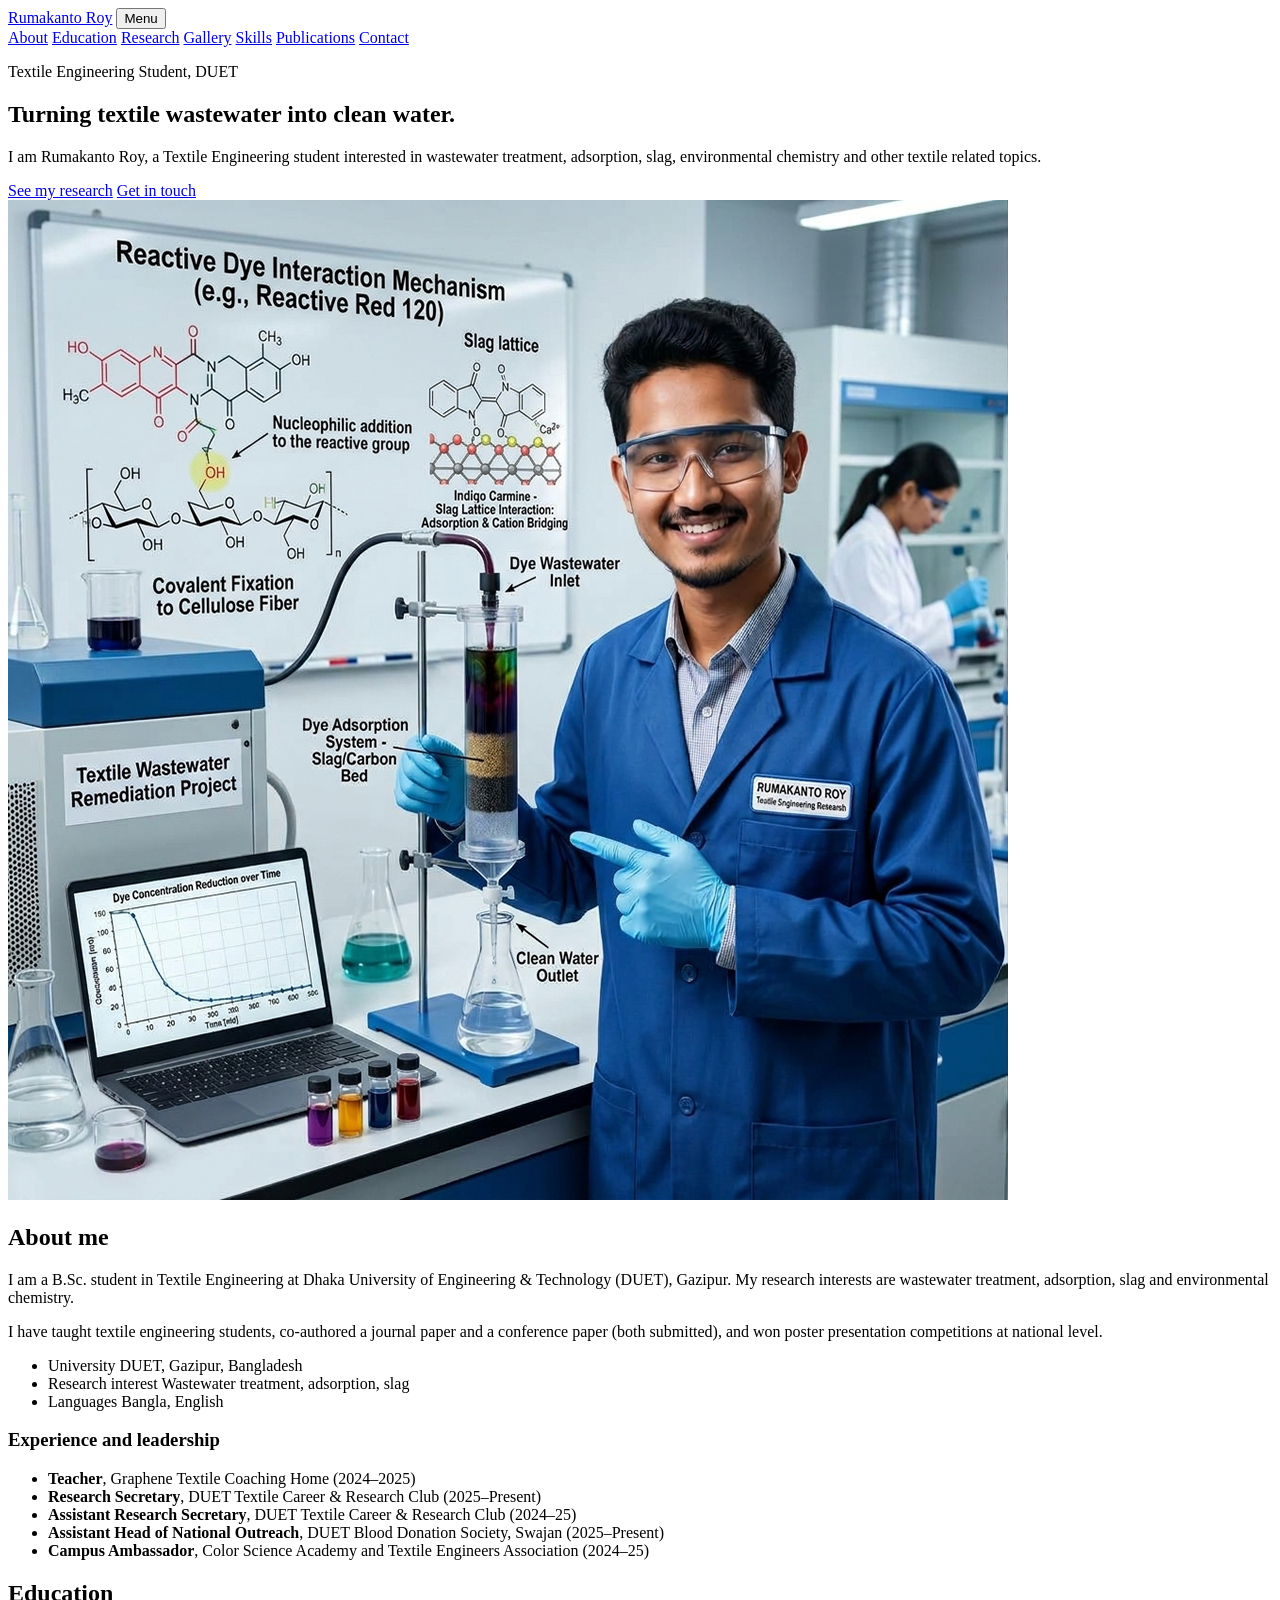
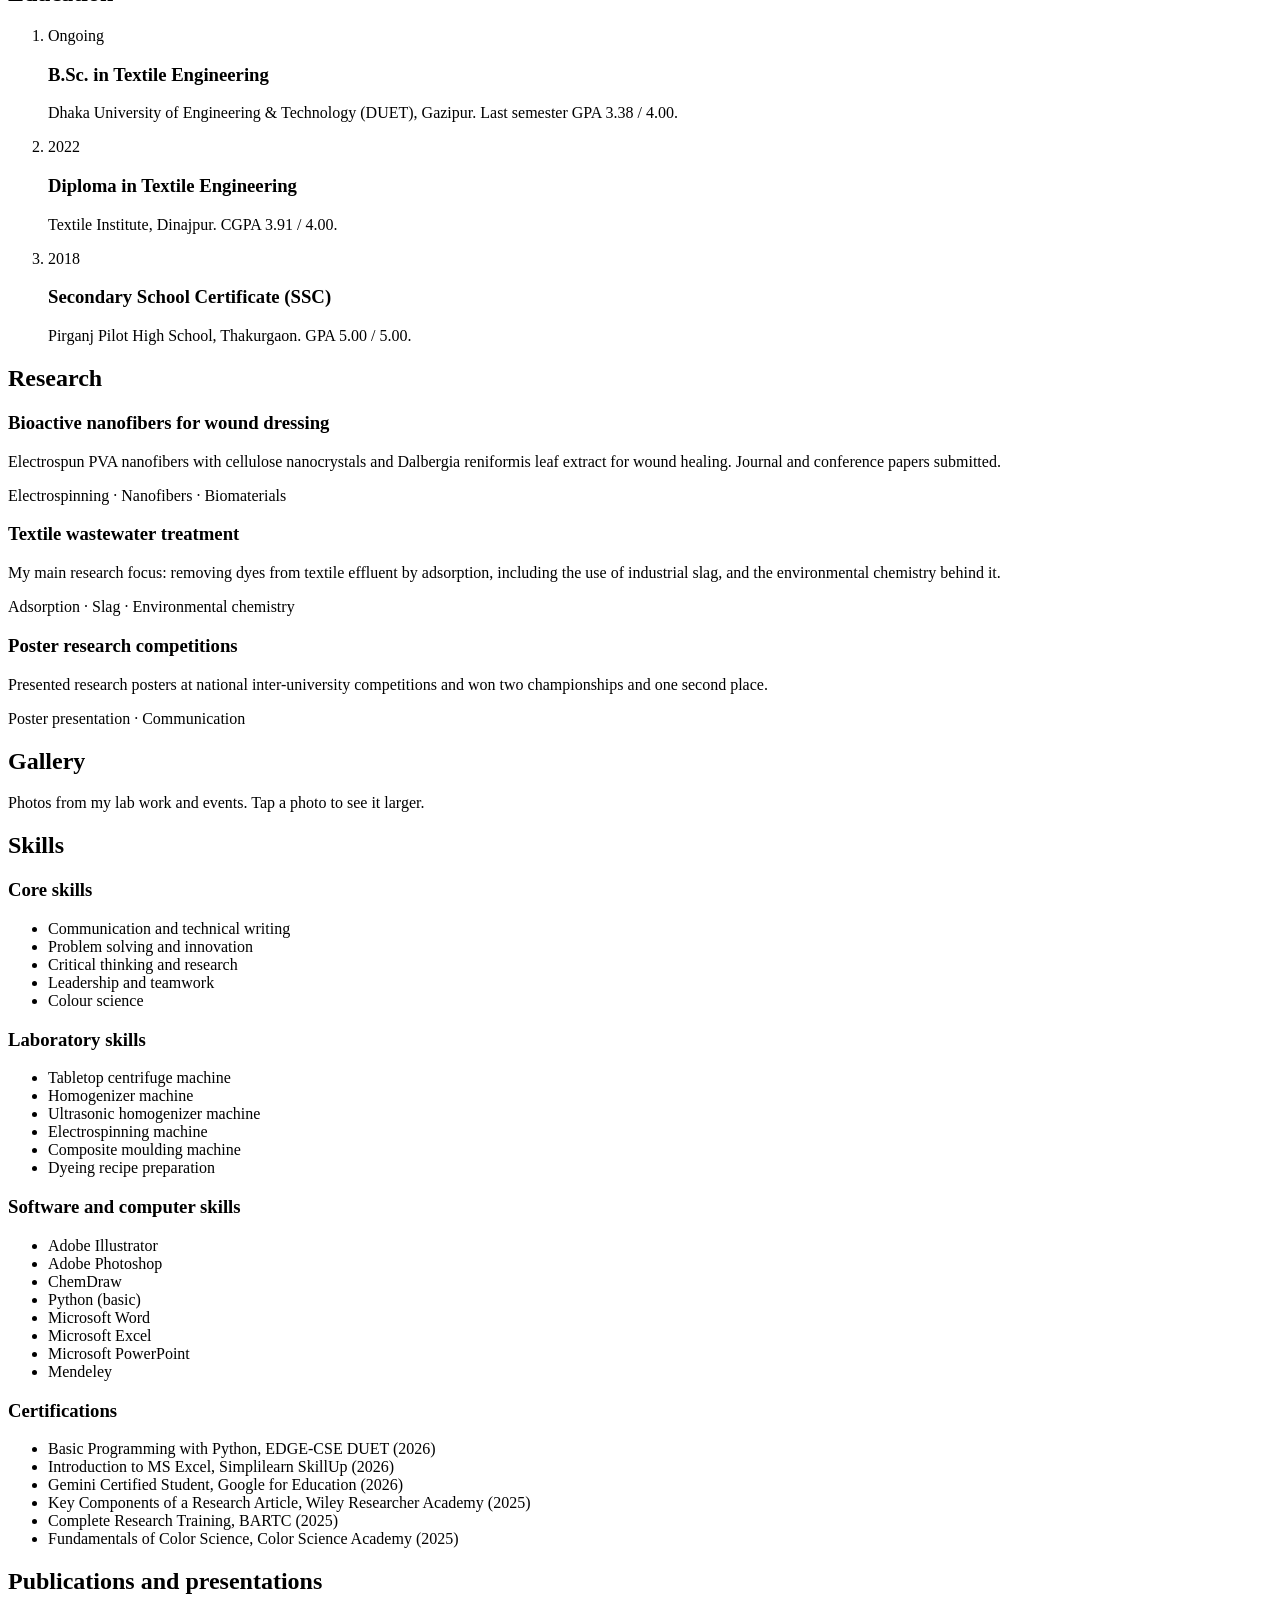
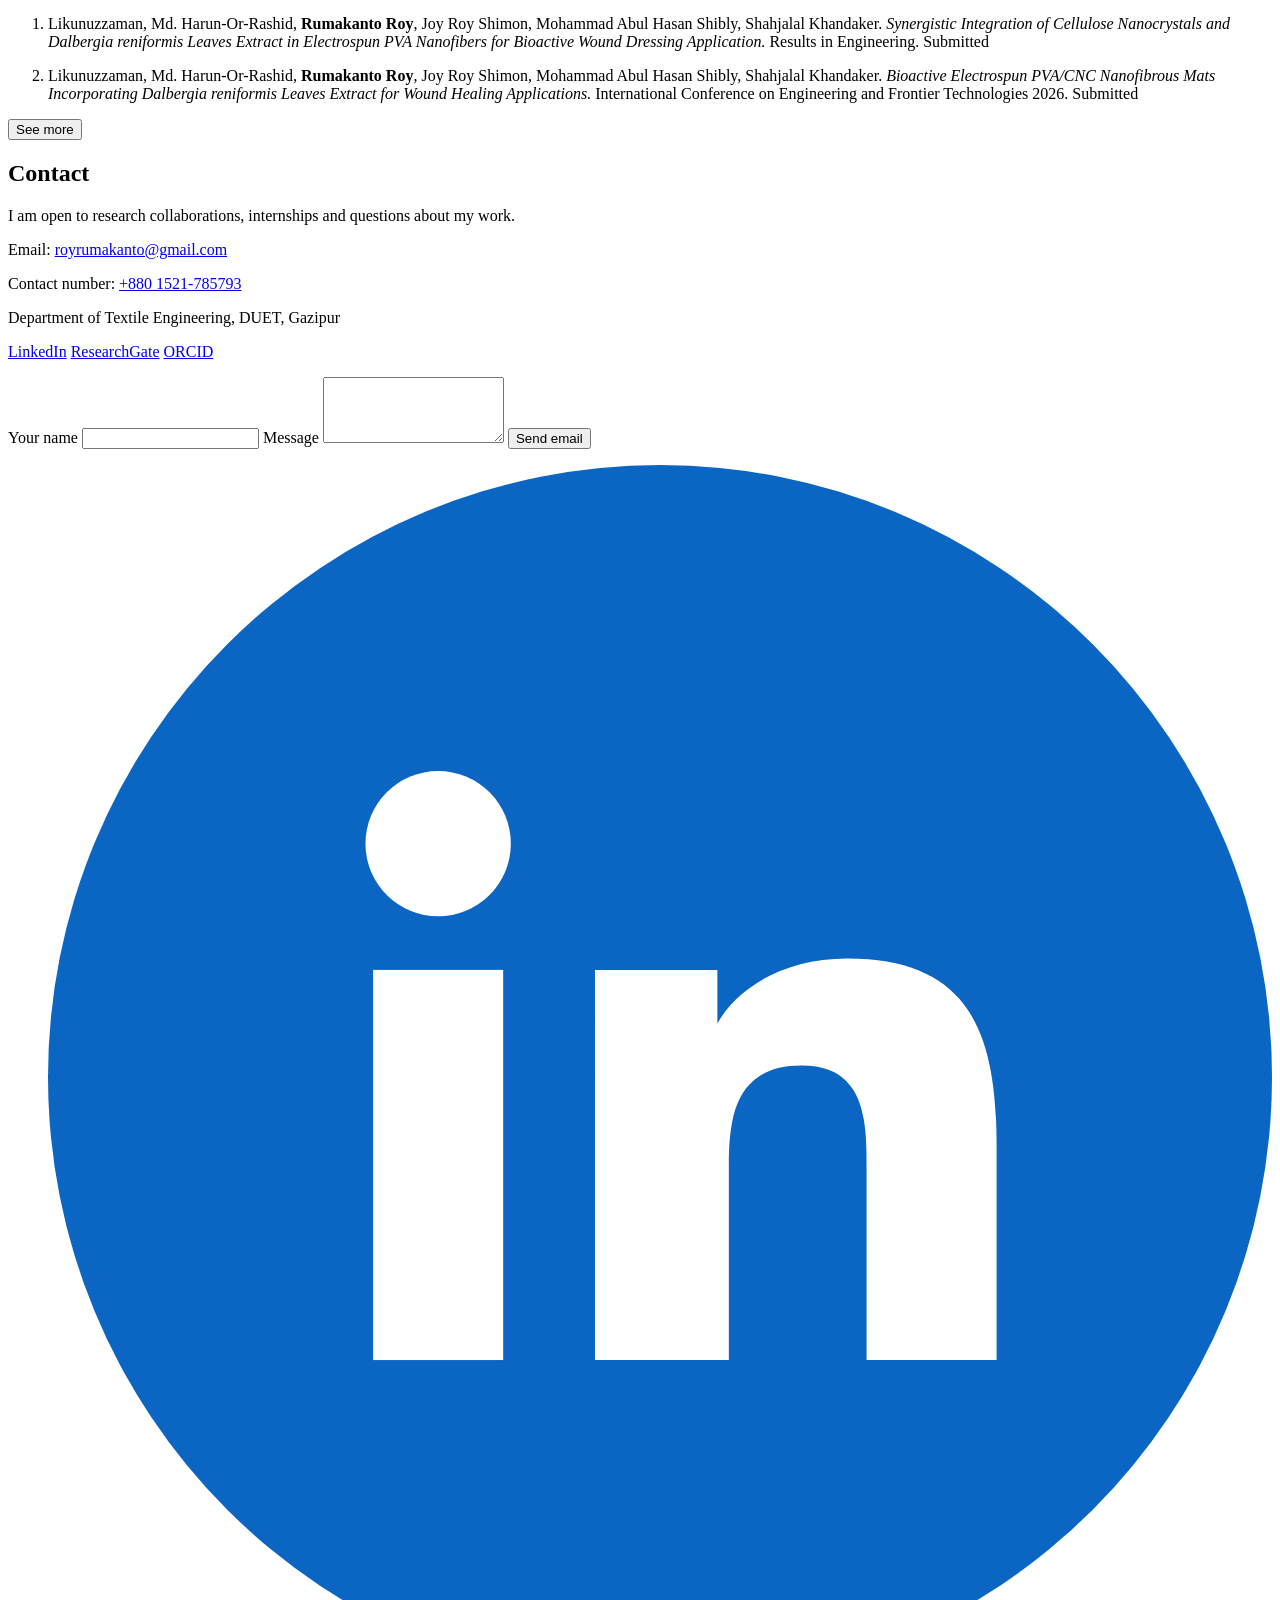
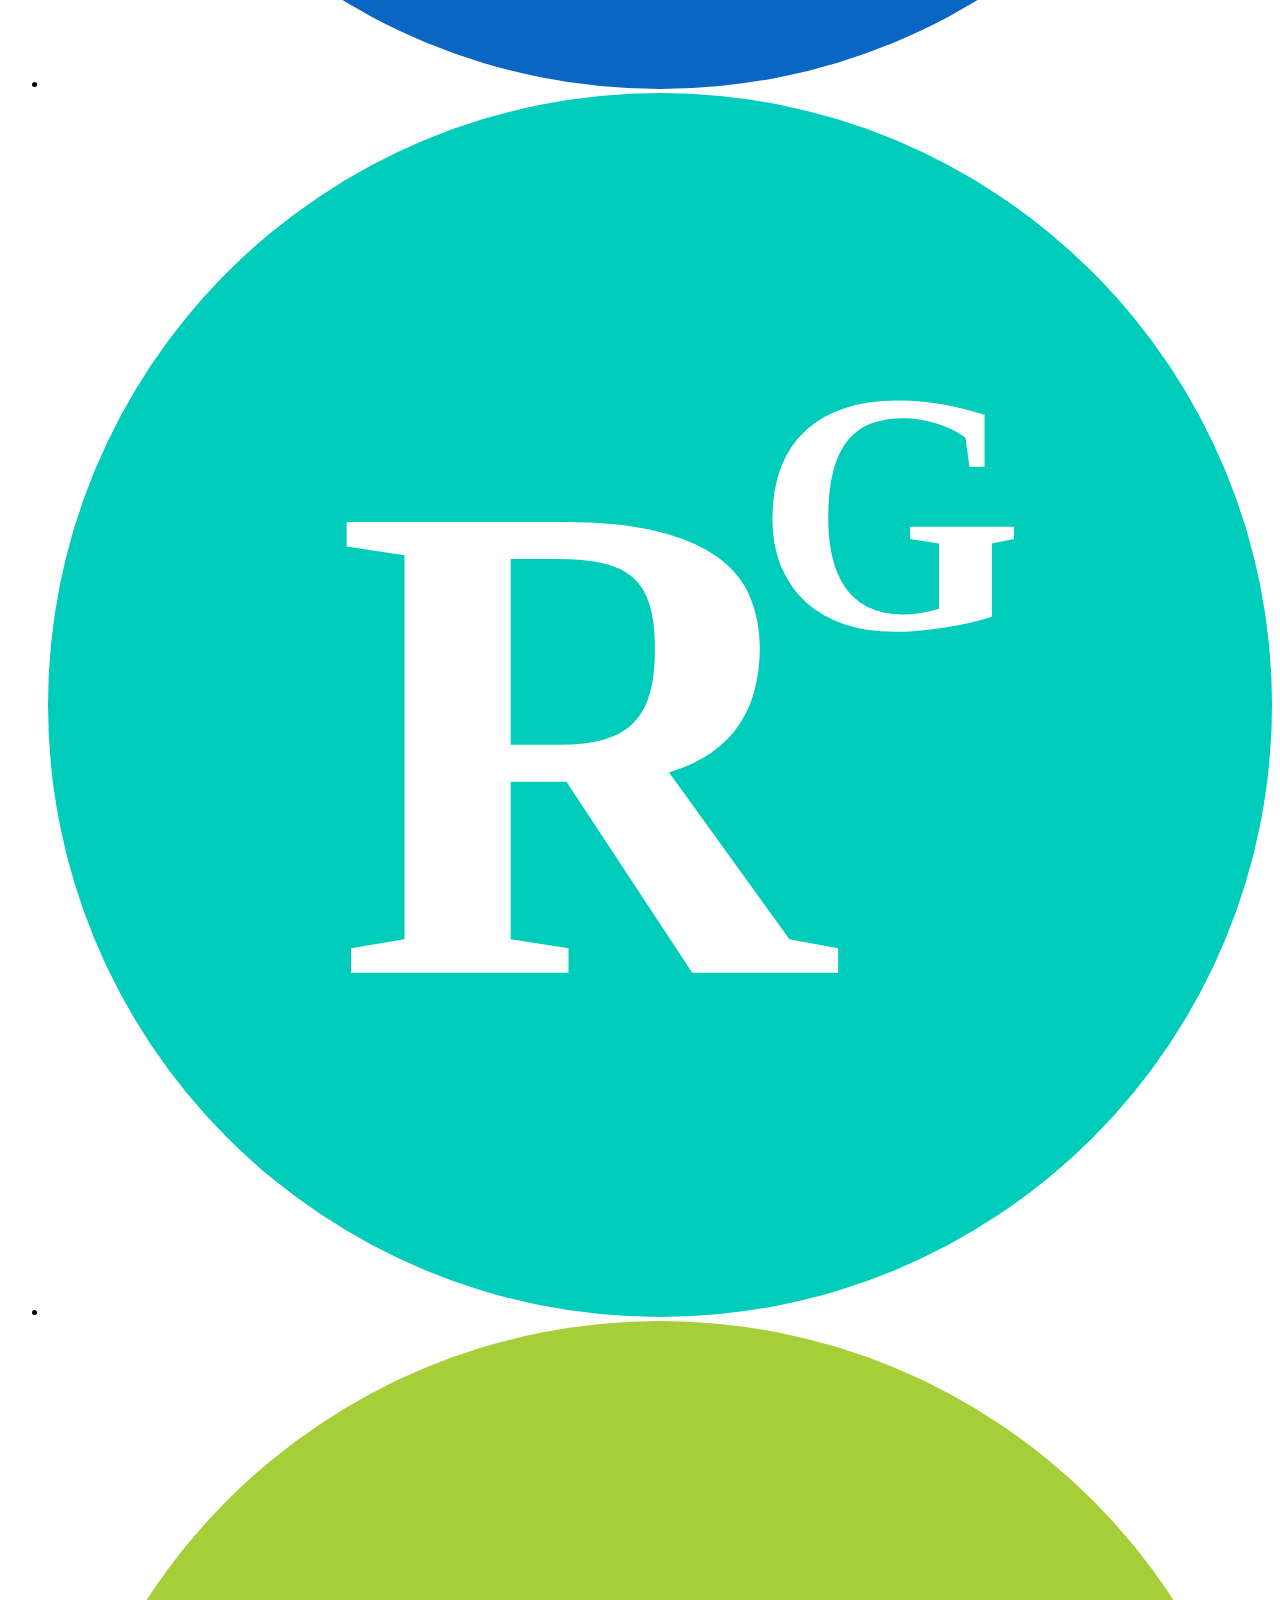
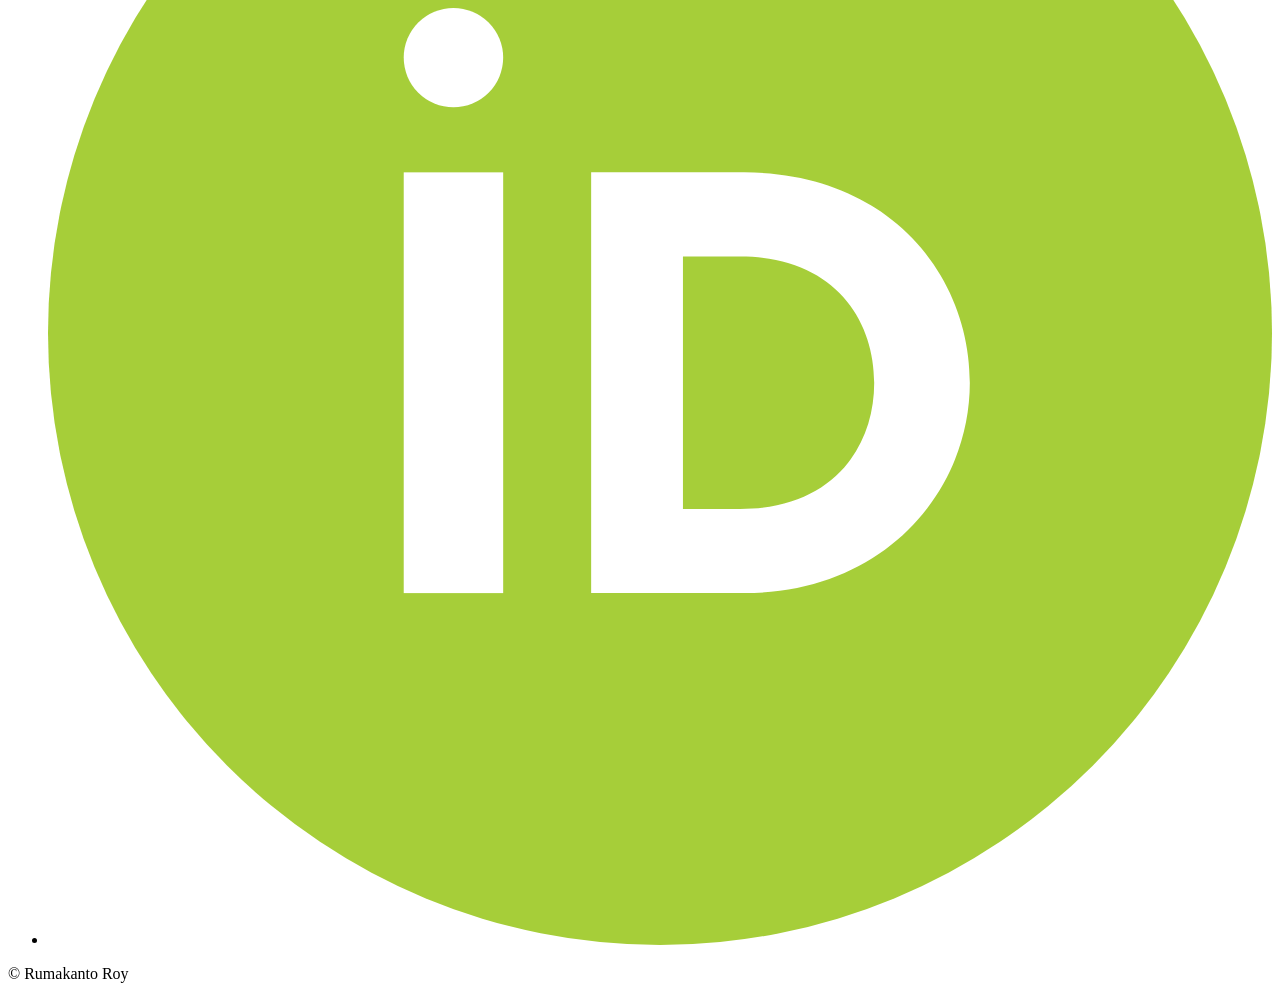
==== index.html @ 7e83e7e8 "Rename 1792074920285_index.html to index.html" ====
<!DOCTYPE html>
<html lang="en">
<head>
  <meta charset="UTF-8">
  <meta name="viewport" content="width=device-width, initial-scale=1">
  <title>Rumakanto Roy | Textile Engineering Student</title>
  <meta name="description" content="Portfolio of Rumakanto Roy, Textile Engineering student at DUET. Wastewater treatment, adsorption, slag and environmental chemistry.">
  <link rel="preconnect" href="https://fonts.googleapis.com">
  <link rel="preconnect" href="https://fonts.gstatic.com" crossorigin>
  <link href="https://fonts.googleapis.com/css2?family=Fraunces:opsz,wght@9..144,400;9..144,600&family=Work+Sans:wght@400;500;600&display=swap" rel="stylesheet">
  <link rel="stylesheet" href="style.css">
</head>
<body>
  <header class="nav">
    <a href="#home" class="logo">Rumakanto Roy</a>
    <button class="menu-btn" id="menuBtn" aria-label="Open menu" aria-expanded="false">Menu</button>
    <nav id="menu">
      <a href="#about">About</a>
      <a href="#education">Education</a>
      <a href="#projects">Research</a>
      <a href="#gallery">Gallery</a>
      <a href="#skills">Skills</a>
      <a href="#publications">Publications</a>
      <a href="#contact">Contact</a>
    </nav>
  </header>

  <main>
    <!-- HOME -->
    <section id="home" class="hero">
      <div class="hero-text">
        <p class="kicker">Textile Engineering Student, DUET</p>
        <h1>Turning textile wastewater into clean water.</h1>
        <p class="lead">I am Rumakanto Roy, a Textile Engineering student interested in wastewater treatment, adsorption, slag, environmental chemistry and other textile related topics.</p>
        <div class="actions">
          <a class="btn primary" href="#projects">See my research</a>
          <a class="btn" href="#contact">Get in touch</a>
        </div>
      </div>
      <!-- A normal image: the full picture always shows, on laptop and phone -->
      <img class="hero-img" src="photo.jpg" alt="Rumakanto Roy in the lab">
    </section>

    <!-- ABOUT -->
    <section id="about" class="section reveal">
      <h2>About me</h2>
      <div class="two-col">
        <div>
          <p>I am a B.Sc. student in Textile Engineering at Dhaka University of Engineering &amp; Technology (DUET), Gazipur. My research interests are wastewater treatment, adsorption, slag and environmental chemistry.</p>
          <p>I have taught textile engineering students, co-authored a journal paper and a conference paper (both submitted), and won poster presentation competitions at national level.</p>
        </div>
        <ul class="facts">
          <li><span>University</span> DUET, Gazipur, Bangladesh</li>
          <li><span>Research interest</span> Wastewater treatment, adsorption, slag</li>
          <li><span>Languages</span> Bangla, English</li>
        </ul>
      </div>
      <h3 class="sub">Experience and leadership</h3>
      <ul class="list">
        <li><b>Teacher</b>, Graphene Textile Coaching Home (2024–2025)</li>
        <li><b>Research Secretary</b>, DUET Textile Career &amp; Research Club (2025–Present)</li>
        <li><b>Assistant Research Secretary</b>, DUET Textile Career &amp; Research Club (2024–25)</li>
        <li><b>Assistant Head of National Outreach</b>, DUET Blood Donation Society, Swajan (2025–Present)</li>
        <li><b>Campus Ambassador</b>, Color Science Academy and Textile Engineers Association (2024–25)</li>
      </ul>
    </section>

    <!-- EDUCATION -->
    <section id="education" class="section reveal">
      <h2>Education</h2>
      <ol class="timeline">
        <li><time>Ongoing</time><h3>B.Sc. in Textile Engineering</h3><p>Dhaka University of Engineering &amp; Technology (DUET), Gazipur. Last semester GPA 3.38 / 4.00.</p></li>
        <li><time>2022</time><h3>Diploma in Textile Engineering</h3><p>Textile Institute, Dinajpur. CGPA 3.91 / 4.00.</p></li>
        <li><time>2018</time><h3>Secondary School Certificate (SSC)</h3><p>Pirganj Pilot High School, Thakurgaon. GPA 5.00 / 5.00.</p></li>
      </ol>
    </section>

    <!-- RESEARCH -->
    <section id="projects" class="section reveal">
      <h2>Research</h2>
      <div class="cards">
        <article class="card">
          <h3>Bioactive nanofibers for wound dressing</h3>
          <p>Electrospun PVA nanofibers with cellulose nanocrystals and Dalbergia reniformis leaf extract for wound healing. Journal and conference papers submitted.</p>
          <p class="tags">Electrospinning · Nanofibers · Biomaterials</p>
        </article>
        <article class="card">
          <h3>Textile wastewater treatment</h3>
          <p>My main research focus: removing dyes from textile effluent by adsorption, including the use of industrial slag, and the environmental chemistry behind it.</p>
          <p class="tags">Adsorption · Slag · Environmental chemistry</p>
        </article>
        <article class="card">
          <h3>Poster research competitions</h3>
          <p>Presented research posters at national inter-university competitions and won two championships and one second place.</p>
          <p class="tags">Poster presentation · Communication</p>
        </article>
      </div>
    </section>

    <!-- GALLERY -->
    <section id="gallery" class="section reveal">
      <h2>Gallery</h2>
      <p class="intro">Photos from my lab work and events. Tap a photo to see it larger.</p>
      <!-- Photos are listed in script.js (the "photos" list at the top of the Gallery part) -->
      <div class="gallery" id="gallery"></div>
      <button class="btn" id="galMore" type="button" aria-expanded="false" hidden>See more</button>
    </section>

    <!-- SKILLS -->
    <section id="skills" class="section reveal">
      <h2>Skills</h2>
      <div class="two-col">
        <div>
          <h3>Core skills</h3>
          <ul class="chips"><li>Communication and technical writing</li><li>Problem solving and innovation</li><li>Critical thinking and research</li><li>Leadership and teamwork</li><li>Colour science</li></ul>

          <h3 class="sub">Laboratory skills</h3>
          <ul class="chips">
            <li>Tabletop centrifuge machine</li>
            <li>Homogenizer machine</li>
            <li>Ultrasonic homogenizer machine</li>
            <li>Electrospinning machine</li>
            <li>Composite moulding machine</li>
            <li>Dyeing recipe preparation</li>
          </ul>

          <h3 class="sub">Software and computer skills</h3>
          <ul class="chips">
            <li>Adobe Illustrator</li>
            <li>Adobe Photoshop</li>
            <li>ChemDraw</li>
            <li>Python (basic)</li>
            <li>Microsoft Word</li>
            <li>Microsoft Excel</li>
            <li>Microsoft PowerPoint</li>
            <li>Mendeley</li>
          </ul>
        </div>
        <div>
          <h3>Certifications</h3>
          <ul class="list small">
            <li>Basic Programming with Python, EDGE-CSE DUET (2026)</li>
            <li>Introduction to MS Excel, Simplilearn SkillUp (2026)</li>
            <li>Gemini Certified Student, Google for Education (2026)</li>
            <li>Key Components of a Research Article, Wiley Researcher Academy (2025)</li>
            <li>Complete Research Training, BARTC (2025)</li>
            <li>Fundamentals of Color Science, Color Science Academy (2025)</li>
          </ul>
        </div>
      </div>
    </section>

    <!-- PUBLICATIONS -->
    <section id="publications" class="section reveal">
      <h2>Publications and presentations</h2>
      <ol class="pubs" id="pubList">
        <li><p class="cite">Likunuzzaman, Md. Harun-Or-Rashid, <b>Rumakanto Roy</b>, Joy Roy Shimon, Mohammad Abul Hasan Shibly, Shahjalal Khandaker. <em>Synergistic Integration of Cellulose Nanocrystals and Dalbergia reniformis Leaves Extract in Electrospun PVA Nanofibers for Bioactive Wound Dressing Application.</em> Results in Engineering. <span class="badge">Submitted</span></p></li>
        <li><p class="cite">Likunuzzaman, Md. Harun-Or-Rashid, <b>Rumakanto Roy</b>, Joy Roy Shimon, Mohammad Abul Hasan Shibly, Shahjalal Khandaker. <em>Bioactive Electrospun PVA/CNC Nanofibrous Mats Incorporating Dalbergia reniformis Leaves Extract for Wound Healing Applications.</em> International Conference on Engineering and Frontier Technologies 2026. <span class="badge">Submitted</span></p></li>
        <li hidden><p class="cite"><b>Champion</b>, Poster Presentation, NATURE FEST 2025, NCI Jahangirnagar Student Branch.</p></li>
        <li hidden><p class="cite"><b>Champion</b>, Poster Presentation, Textile Day 2.0, BUBT Textile Club.</p></li>
        <li hidden><p class="cite"><b>2nd position</b>, Poster Presentation, IEEE BrainFest 2025, IEEE BUP Student Branch.</p></li>
        <li hidden><p class="cite">Poster Presentation, Texverse 2025 Inter-University Textile Innovation and Research Competition, BUTEX Science Club.</p></li>
      </ol>
      <button class="btn" id="moreBtn" type="button" aria-expanded="false">See more</button>
    </section>

    <!-- CONTACT -->
    <section id="contact" class="section reveal">
      <h2>Contact</h2>
      <div class="two-col">
        <div>
          <p>I am open to research collaborations, internships and questions about my work.</p>
          <p>Email: <a href="mailto:royrumakanto@gmail.com">royrumakanto@gmail.com</a></p>
          <p>Contact number: <a href="tel:+8801521785793">+880 1521-785793</a></p>
          <p>Department of Textile Engineering, DUET, Gazipur</p>
          <p class="links"><a href="https://www.linkedin.com/in/rumakanto-roy/" target="_blank" rel="noopener">LinkedIn</a> <a href="https://www.researchgate.net/profile/Rumakanto-Roy" target="_blank" rel="noopener">ResearchGate</a> <a href="https://orcid.org/0009-0003-3031-2275" target="_blank" rel="noopener">ORCID</a></p>
        </div>
        <form id="contactForm">
          <label>Your name <input type="text" id="cName" required></label>
          <label>Message <textarea id="cMsg" rows="4" required></textarea></label>
          <button class="btn primary" type="submit">Send email</button>
        </form>
      </div>
    </section>
  </main>

  <footer>
    <ul class="social" aria-label="Profiles">
      <li>
        <a href="https://www.linkedin.com/in/rumakanto-roy/" target="_blank" rel="noopener" aria-label="LinkedIn profile" title="LinkedIn">
          <svg viewBox="0 0 32 32" aria-hidden="true"><circle cx="16" cy="16" r="16" fill="#0A66C2"/><circle cx="10.2" cy="9.9" r="1.9" fill="#fff"/><rect x="8.5" y="13.2" width="3.4" height="10.2" fill="#fff"/><path fill="#fff" d="M14.3 13.2h3.2v1.4c.5-.9 1.7-1.7 3.4-1.7 3.3 0 3.9 2.100 3.900 4.900v5.600h-3.400v-5c0-1.200 0-2.700-1.700-2.700s-1.900 1.300-1.900 2.600v5.100h-3.500z"/></svg>
        </a>
      </li>
      <li>
        <a href="https://www.researchgate.net/profile/Rumakanto-Roy" target="_blank" rel="noopener" aria-label="ResearchGate profile" title="ResearchGate">
          <svg viewBox="0 0 32 32" aria-hidden="true"><circle cx="16" cy="16" r="16" fill="#00CCBB"/><text x="7.500" y="23" font-family="Georgia, serif" font-weight="700" font-size="18" fill="#fff">R</text><text x="18.500" y="14" font-family="Georgia, serif" font-weight="700" font-size="9" fill="#fff">G</text></svg>
        </a>
      </li>
      <li>
        <a href="https://orcid.org/0009-0003-3031-2275" target="_blank" rel="noopener" aria-label="ORCID profile" title="ORCID">
          <svg viewBox="0 0 32 32" aria-hidden="true"><circle cx="16" cy="16" r="16" fill="#A6CE39"/><circle cx="10.600" cy="8.800" r="1.300" fill="#fff"/><rect x="9.300" y="11.800" width="2.600" height="11" fill="#fff"/><path fill="#fff" fill-rule="evenodd" d="M14.200 11.800h4c3.800 0 5.900 2.700 5.900 5.500s-2.200 5.500-5.900 5.500h-4zm2.400 2.200v6.600h1.500c2.400 0 3.500-1.600 3.500-3.300S20.500 14 18.100 14z"/></svg>
        </a>
      </li>
    </ul>
    <p>© <span id="year"></span> Rumakanto Roy</p>
  </footer>

  <dialog id="lb"><img alt=""><p id="lbCap"></p><button class="btn" id="lbClose" type="button">Close</button></dialog>
  <script src="script.js"></script>
</body>
</html>
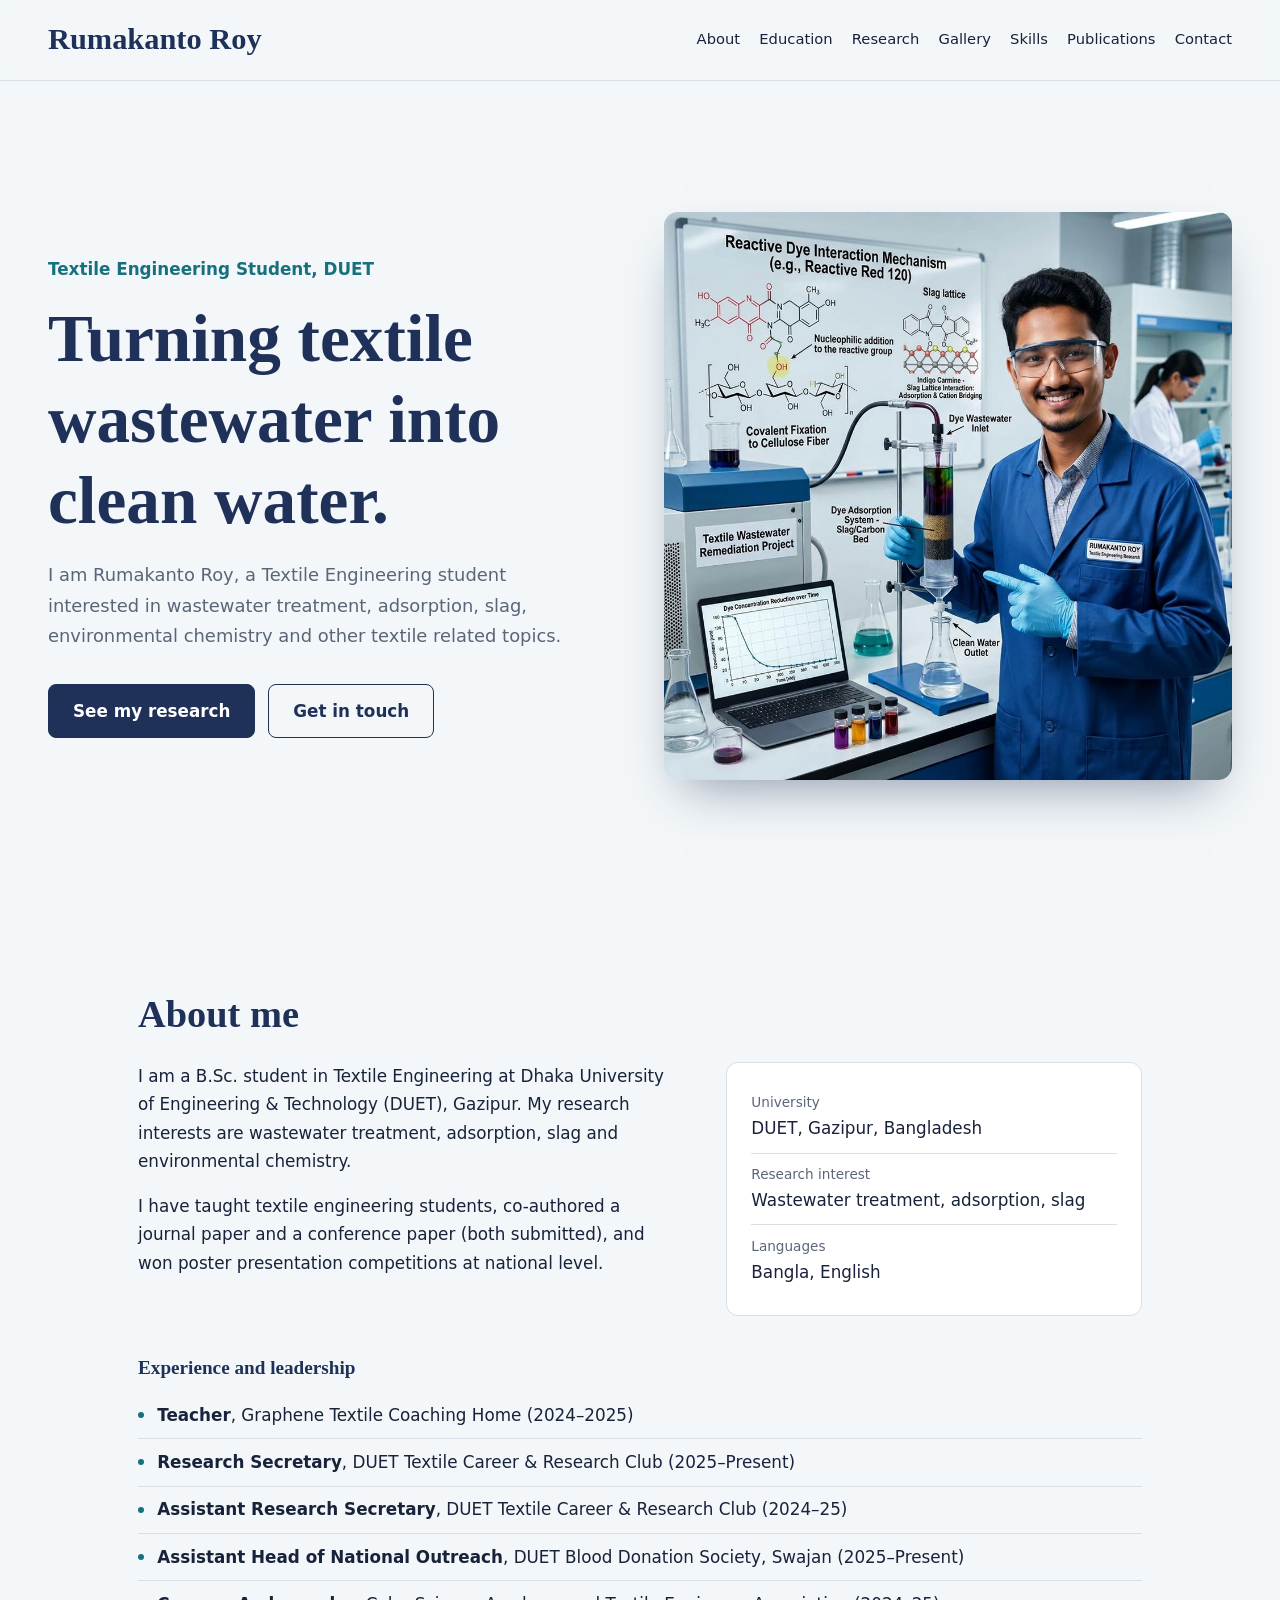
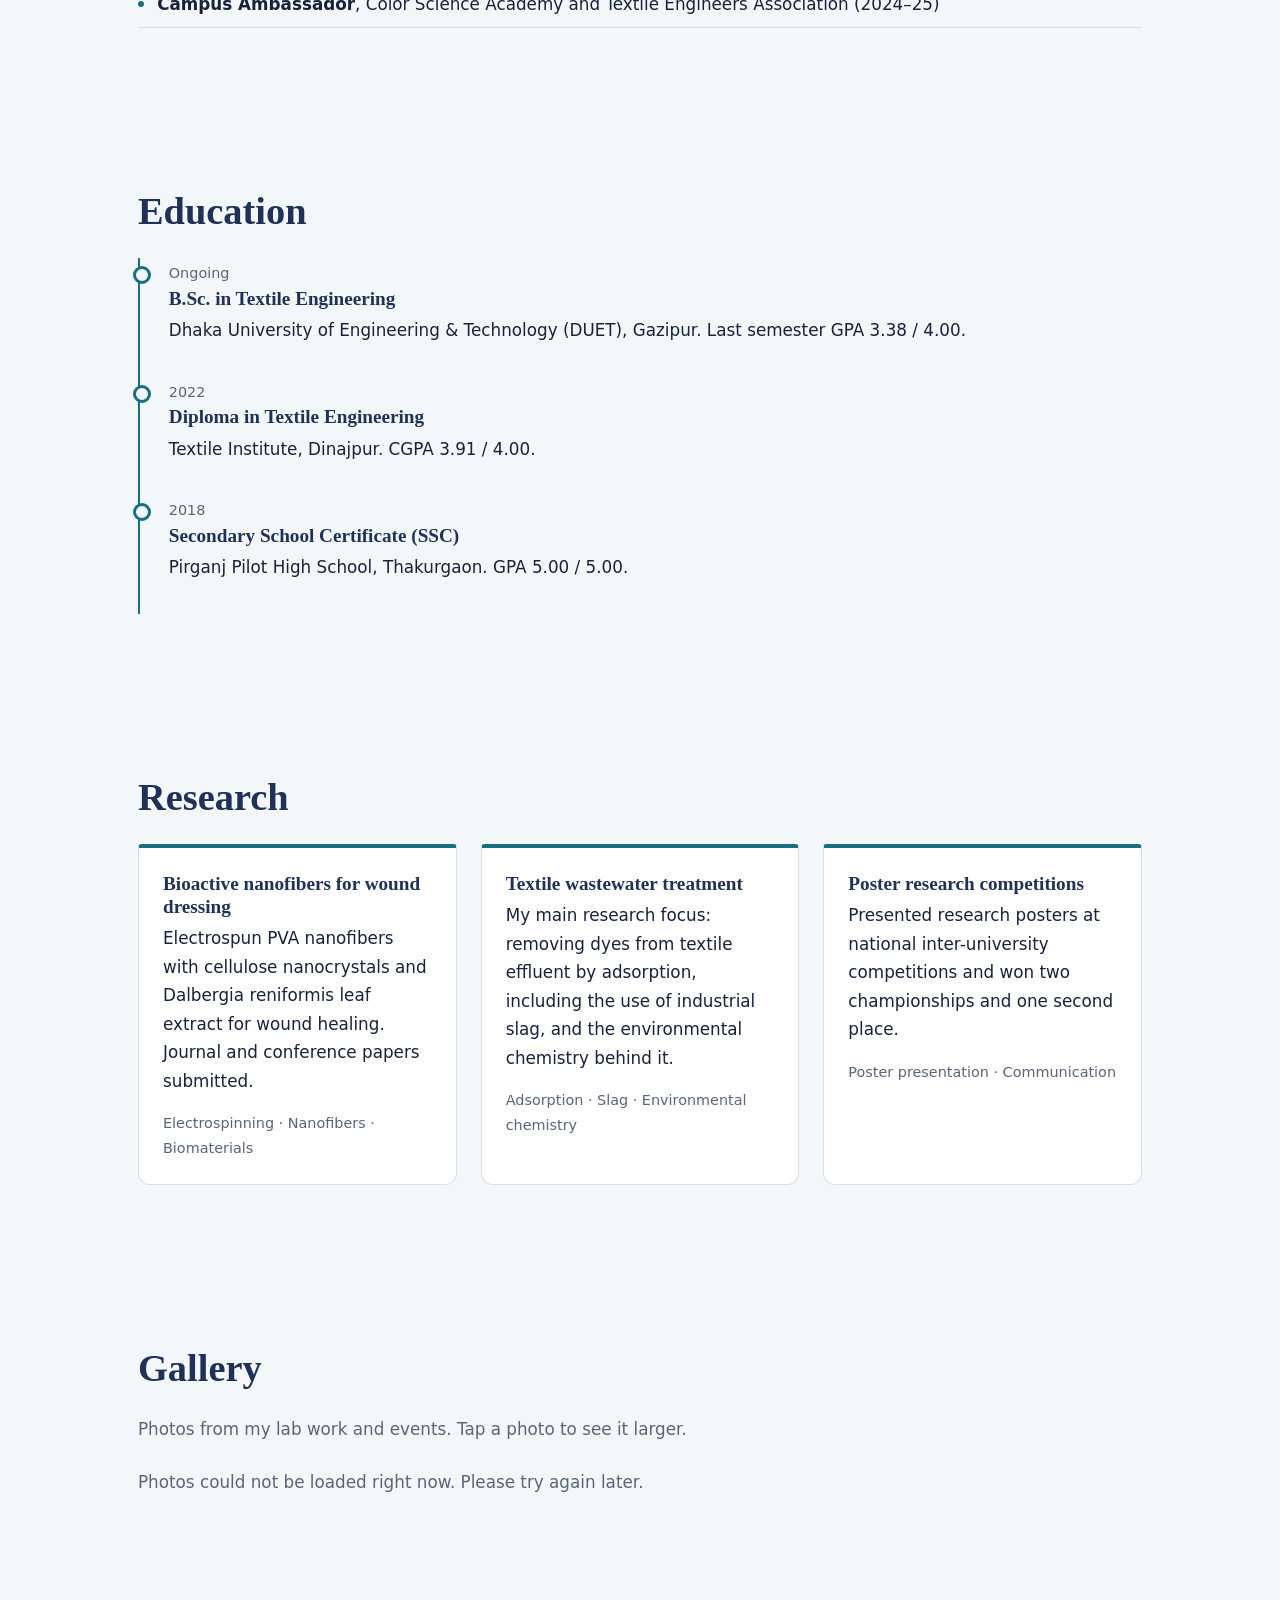
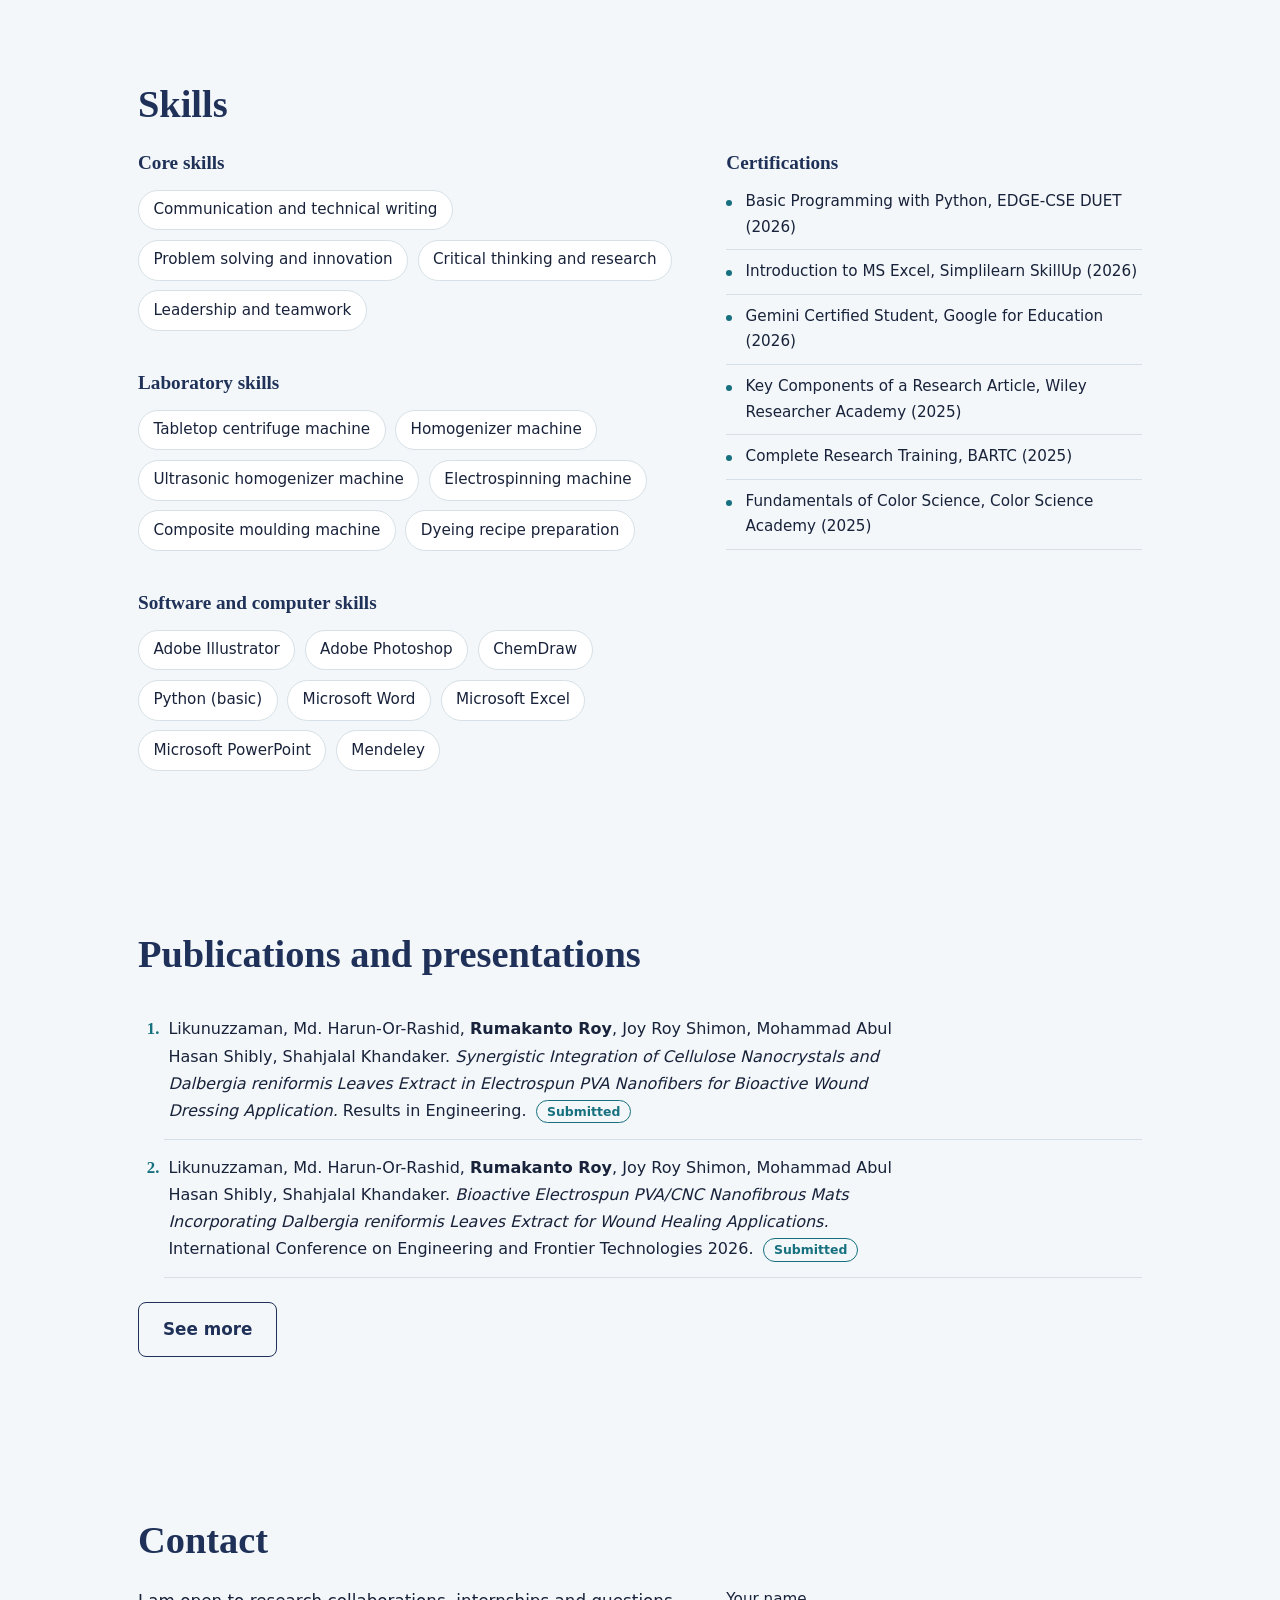
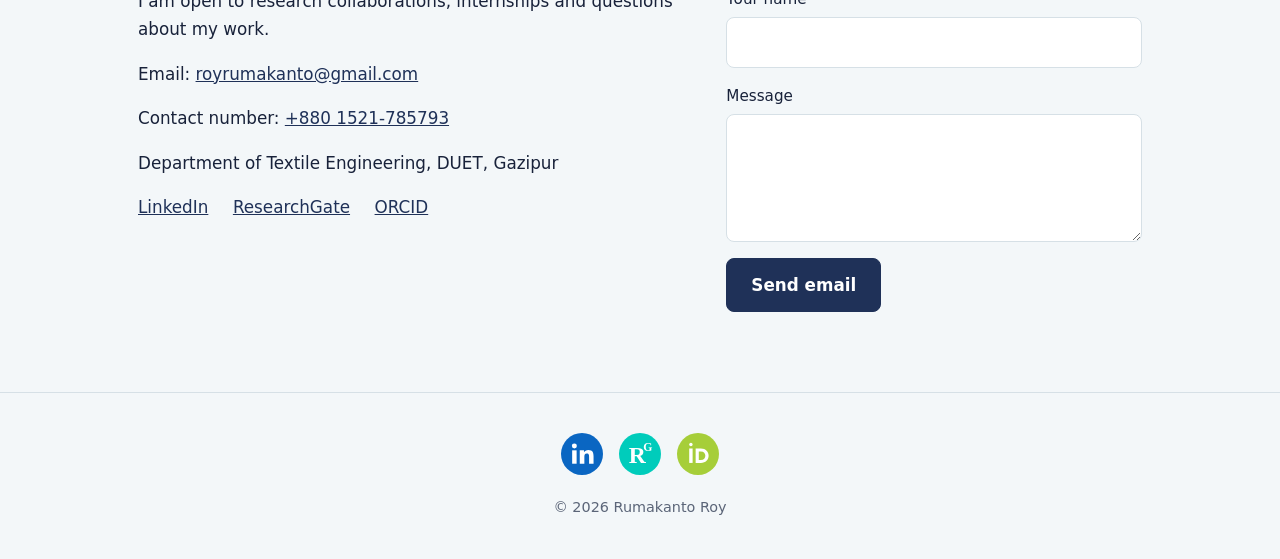
==== commit dd42a2b7: "Update index.html" ====
--- a/index.html
+++ b/index.html
@@ -112,7 +112,7 @@
       <div class="two-col">
         <div>
           <h3>Core skills</h3>
-          <ul class="chips"><li>Communication and technical writing</li><li>Problem solving and innovation</li><li>Critical thinking and research</li><li>Leadership and teamwork</li><li>Colour science</li></ul>
+          <ul class="chips"><li>Communication and technical writing</li><li>Problem solving and innovation</li><li>Critical thinking and research</li><li>Leadership and teamwork</li></ul>
 
           <h3 class="sub">Laboratory skills</h3>
           <ul class="chips">
--- a/style.css
+++ b/style.css
@@ -0,0 +1,119 @@
+:root {
+  --indigo: #1f3158; --ink: #18223a; --paper: #f3f7f9; --white: #fff;
+  --thread: #17707f;  /* teal accent: water and chemistry */
+  --muted: #5b6578; --line: #d6e0e6;
+  --serif: "Fraunces", Georgia, "Times New Roman", serif;
+  --sans: "Work Sans", system-ui, -apple-system, "Segoe UI", Arial, sans-serif;
+}
+* { box-sizing: border-box; margin: 0; padding: 0; }
+html { scroll-behavior: smooth; scroll-padding-top: 72px; }
+body { font-family: var(--sans); color: var(--ink); background: var(--paper); line-height: 1.7; font-size: 1.05rem; }
+a { color: var(--indigo); }
+:focus-visible { outline: 3px solid var(--thread); outline-offset: 3px; }
+h1, h2, h3 { font-family: var(--serif); line-height: 1.2; font-weight: 600; color: var(--indigo); }
+h2 { font-size: clamp(1.8rem, 4vw, 2.4rem); margin-bottom: 1.5rem; }
+h3 { font-size: 1.2rem; margin-bottom: .4rem; }
+p + p { margin-top: 1rem; }
+.intro { color: var(--muted); margin-bottom: 1.5rem; }
+
+.nav { position: sticky; top: 0; z-index: 10; display: flex; justify-content: space-between; align-items: center; gap: 1rem; padding: .9rem clamp(1rem, 4vw, 3rem); background: rgba(243,247,249,.93); backdrop-filter: blur(8px); border-bottom: 1px solid var(--line); }
+.logo { font-family: var(--serif); font-weight: 700; font-size: 1.9rem; text-decoration: none; white-space: nowrap; }
+nav { display: flex; gap: 1.2rem; }
+nav a { text-decoration: none; color: var(--ink); font-size: .92rem; font-weight: 500; padding-bottom: 2px; border-bottom: 2px solid transparent; transition: border-color .25s; }
+nav a:hover { border-color: var(--thread); }
+.menu-btn { display: none; background: none; border: 1px solid var(--indigo); color: var(--indigo); padding: .4rem .9rem; border-radius: 6px; font: inherit; cursor: pointer; }
+
+.hero { display: grid; grid-template-columns: 1fr 1fr; gap: 3rem; align-items: center; min-height: calc(100vh - 70px); padding: 3rem clamp(1rem, 4vw, 3rem); }
+.kicker { color: var(--thread); font-weight: 600; margin-bottom: 1rem; }
+.hero h1 { font-size: clamp(2.4rem, 5.5vw, 4.2rem); margin-bottom: 1.2rem; animation: rise .9s ease both; }
+.lead { color: var(--muted); max-width: 34rem; font-size: 1.12rem; }
+.actions { display: flex; gap: .8rem; flex-wrap: wrap; margin-top: 2rem; }
+.hero-img { width: 100%; height: auto; display: block; border-radius: 14px; box-shadow: 0 24px 50px -20px rgba(31,49,88,.5); }
+@keyframes rise { from { opacity: 0; transform: translateY(20px); } to { opacity: 1; transform: none; } }
+
+.btn { display: inline-block; padding: .75rem 1.5rem; border: 1.5px solid var(--indigo); border-radius: 8px; text-decoration: none; font: inherit; font-weight: 600; cursor: pointer; background: transparent; color: var(--indigo); transition: background .25s, transform .25s; }
+.btn:hover { transform: translateY(-2px); }
+.btn.primary { background: var(--indigo); color: var(--white); }
+.btn.primary:hover { background: #2b4378; }
+
+.section { padding: 5rem clamp(1rem, 4vw, 3rem); max-width: 1100px; margin: 0 auto; }
+.two-col { display: grid; grid-template-columns: 1.3fr 1fr; gap: 3rem; align-items: start; }
+.sub { margin: 2.5rem 0 .8rem; }
+.facts { list-style: none; background: var(--white); border: 1px solid var(--line); border-radius: 12px; padding: 1.2rem 1.5rem; }
+.facts li { padding: .6rem 0; border-bottom: 1px solid var(--line); }
+.facts li:last-child { border: 0; }
+.facts span { display: block; font-size: .85rem; color: var(--muted); }
+.list { list-style: none; }
+.list li { padding: .55rem 0 .55rem 1.2rem; border-bottom: 1px solid var(--line); position: relative; }
+.list li::before { content: ""; position: absolute; left: 0; top: 1.25rem; width: 6px; height: 6px; border-radius: 50%; background: var(--thread); }
+.list.small li { font-size: .95rem; }
+
+.timeline { list-style: none; border-left: 2px solid var(--thread); padding-left: 1.8rem; }
+.timeline li { position: relative; padding-bottom: 2rem; }
+.timeline li::before { content: ""; position: absolute; left: calc(-1.8rem - 7px); top: .5rem; width: 12px; height: 12px; border-radius: 50%; background: var(--paper); border: 3px solid var(--thread); }
+.timeline time { font-size: .9rem; color: var(--muted); font-weight: 500; }
+
+.cards { display: grid; grid-template-columns: repeat(auto-fit, minmax(250px, 1fr)); gap: 1.5rem; }
+.card { background: var(--white); border: 1px solid var(--line); border-top: 4px solid var(--thread); border-radius: 4px 4px 12px 12px; padding: 1.5rem; transition: transform .3s, box-shadow .3s; }
+.card:hover { transform: translateY(-4px); box-shadow: 0 14px 30px -18px rgba(31,49,88,.5); }
+.tags { color: var(--muted); font-size: .9rem; margin-top: 1rem; }
+
+.gallery { display: grid; grid-template-columns: repeat(auto-fill, minmax(280px, 1fr)); gap: 1.6rem 1.4rem; align-items: start; }
+.cap-date { display: block; color: var(--indigo); font-size: .88rem; }
+.cap-text { display: block; white-space: pre-line; margin-top: .2rem; }
+#lbCap { white-space: pre-line; }
+.gallery figure { cursor: pointer; }
+.num { position: absolute; top: .6rem; left: .6rem; min-width: 1.9rem; height: 1.9rem; padding: 0 .4rem; display: grid; place-items: center; border-radius: 999px; background: rgba(31,49,88,.85); color: var(--white); font-size: .85rem; font-weight: 600; }
+#galMore { margin-top: 1.8rem; }
+[hidden] { display: none !important; }
+.ph { position: relative; aspect-ratio: 4 / 3; border-radius: 10px; overflow: hidden; background: linear-gradient(135deg, #cfe3e8, #e8f1f4); }
+.ph img { width: 100%; height: 100%; object-fit: cover; display: block; transition: transform .4s; }
+.gallery figure:hover img { transform: scale(1.04); }
+figcaption { font-size: .92rem; color: var(--muted); margin-top: .5rem; }
+dialog { margin: auto; border: 0; border-radius: 12px; padding: 1rem; max-width: min(92vw, 900px); background: var(--white); }
+dialog::backdrop { background: rgba(10,20,35,.75); }
+dialog img { display: block; max-width: 100%; max-height: 75vh; margin: 0 auto; border-radius: 8px; }
+dialog p { margin: .8rem 0; }
+
+.chips { list-style: none; display: flex; flex-wrap: wrap; gap: .6rem; margin-top: 1rem; }
+.chips li { background: var(--white); border: 1px solid var(--line); padding: .4rem .9rem; border-radius: 999px; font-size: .95rem; }
+
+.pubs { padding-left: 1.6rem; margin-bottom: 1.5rem; }
+.pubs li { padding: .9rem 0 .9rem .3rem; border-bottom: 1px solid var(--line); }
+.pubs li::marker { font-family: var(--serif); font-weight: 600; color: var(--thread); }
+.cite { max-width: 46rem; font-size: 1rem; }
+.badge { display: inline-block; font-size: .78rem; font-weight: 600; color: var(--thread); border: 1px solid var(--thread); border-radius: 999px; padding: 0 .6rem; margin-left: .3rem; }
+
+.links a { margin-right: 1.2rem; }
+form { display: grid; gap: 1rem; }
+form label { display: grid; gap: .3rem; font-weight: 500; font-size: .95rem; }
+input, textarea { font: inherit; padding: .7rem .9rem; border: 1px solid var(--line); border-radius: 8px; background: var(--white); }
+form .btn { justify-self: start; }
+.social { list-style: none; display: flex; justify-content: center; gap: 1rem; margin-bottom: 1.2rem; }
+.social a { display: block; width: 42px; height: 42px; border-radius: 50%; transition: transform .25s, box-shadow .25s; }
+.social a:hover { transform: translateY(-3px); box-shadow: 0 10px 18px -8px rgba(31,49,88,.55); }
+.social svg { display: block; width: 100%; height: 100%; }
+footer { text-align: center; padding: 2.5rem 1rem; color: var(--muted); font-size: .9rem; border-top: 1px solid var(--line); }
+
+.js .reveal { opacity: 0; transform: translateY(24px); transition: opacity .8s ease, transform .8s ease; }
+.js .reveal.show { opacity: 1; transform: none; }
+
+@media (max-width: 900px) { nav { gap: .8rem; } nav a { font-size: .85rem; } .logo { font-size: 1.6rem; } }
+@media (max-width: 800px) {
+  .menu-btn { display: block; }
+  .nav { padding: .7rem 1rem; }
+  .logo { font-size: 1.3rem; }
+  nav { position: absolute; top: 100%; left: 0; right: 0; flex-direction: column; gap: 0; background: var(--paper); border-bottom: 1px solid var(--line); max-height: 0; overflow: hidden; transition: max-height .35s ease; }
+  nav.open { max-height: 420px; }
+  nav a { padding: .9rem 1rem; border: 0; font-size: 1rem; }
+  .hero { grid-template-columns: 1fr; min-height: auto; padding-top: 1.5rem; gap: 1.5rem; }
+  .hero-img { order: -1; }
+  .hero h1 { font-size: 2.2rem; }
+  .lead { font-size: 1rem; }
+  .two-col { grid-template-columns: 1fr; gap: 2rem; }
+  .section { padding: 3.5rem 1rem; }
+}
+@media (prefers-reduced-motion: reduce) {
+  * { animation: none !important; transition: none !important; scroll-behavior: auto !important; }
+  .js .reveal { opacity: 1; transform: none; }
+}
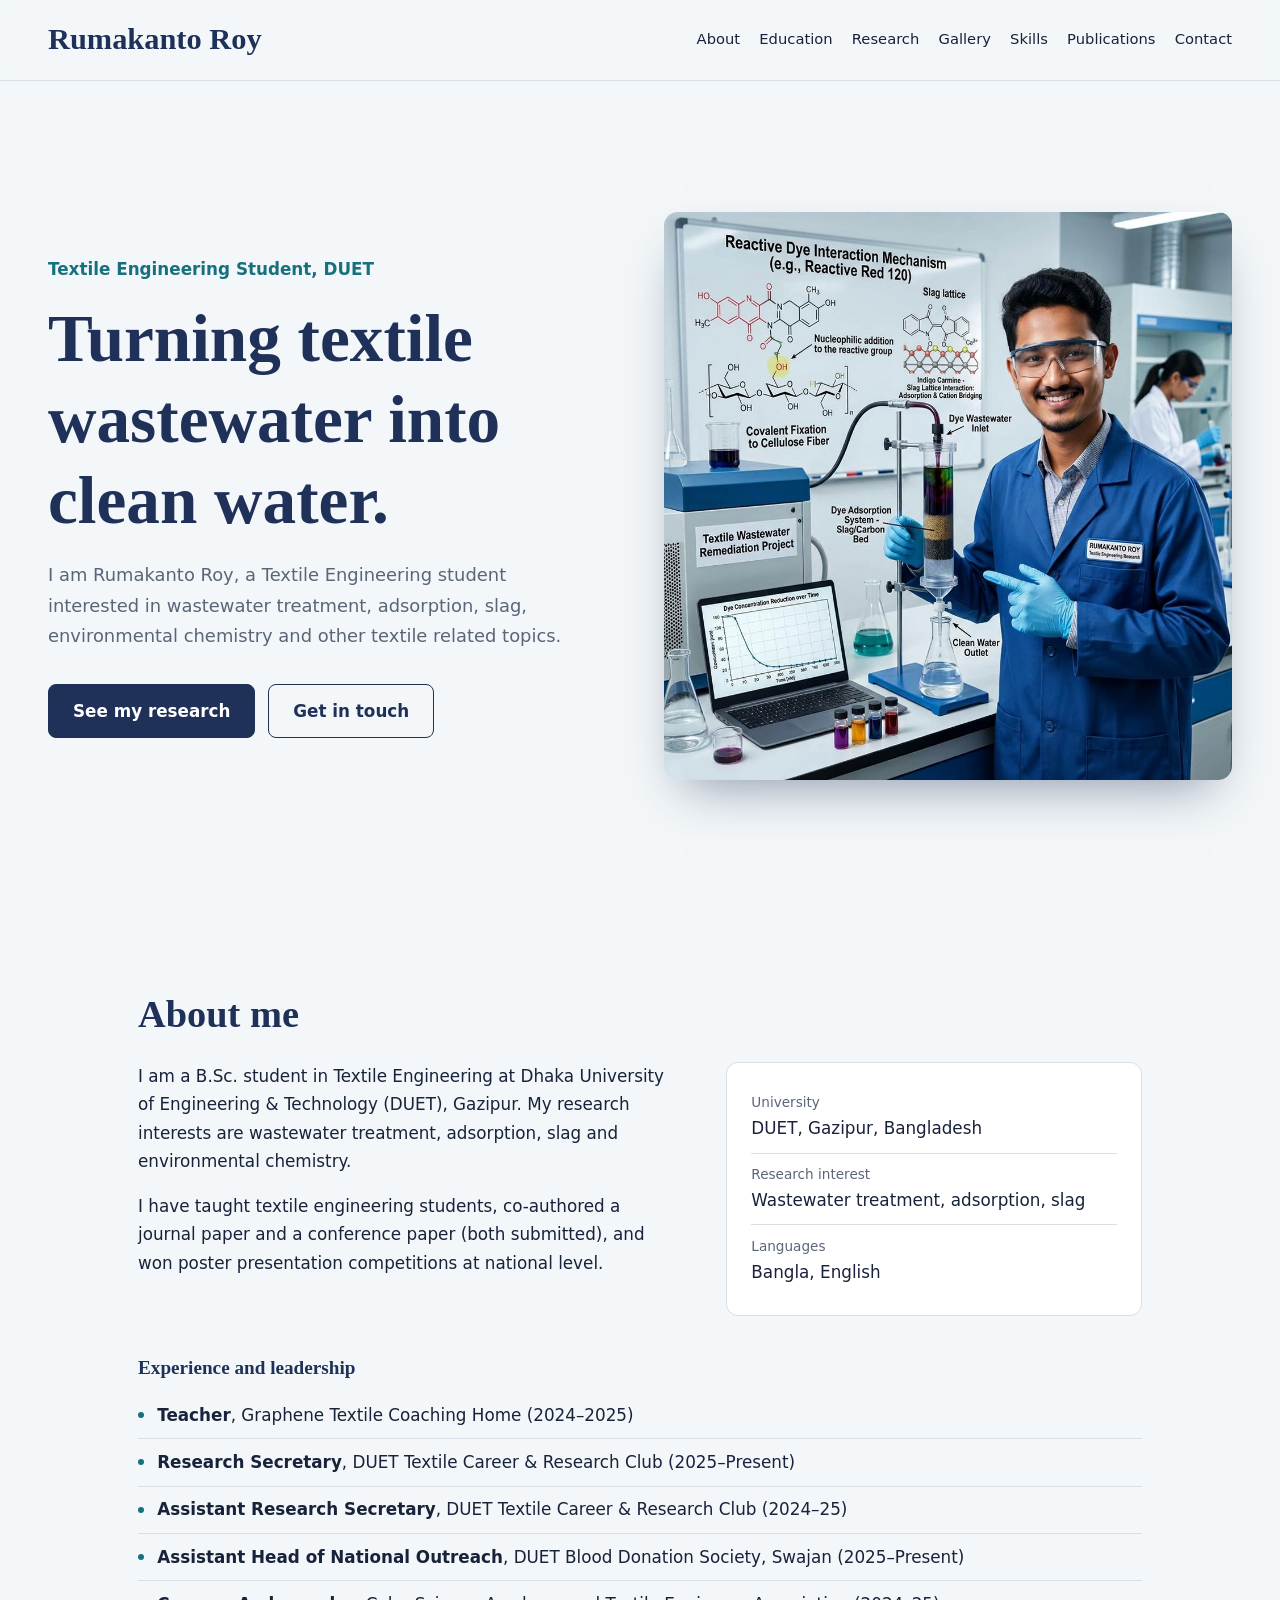
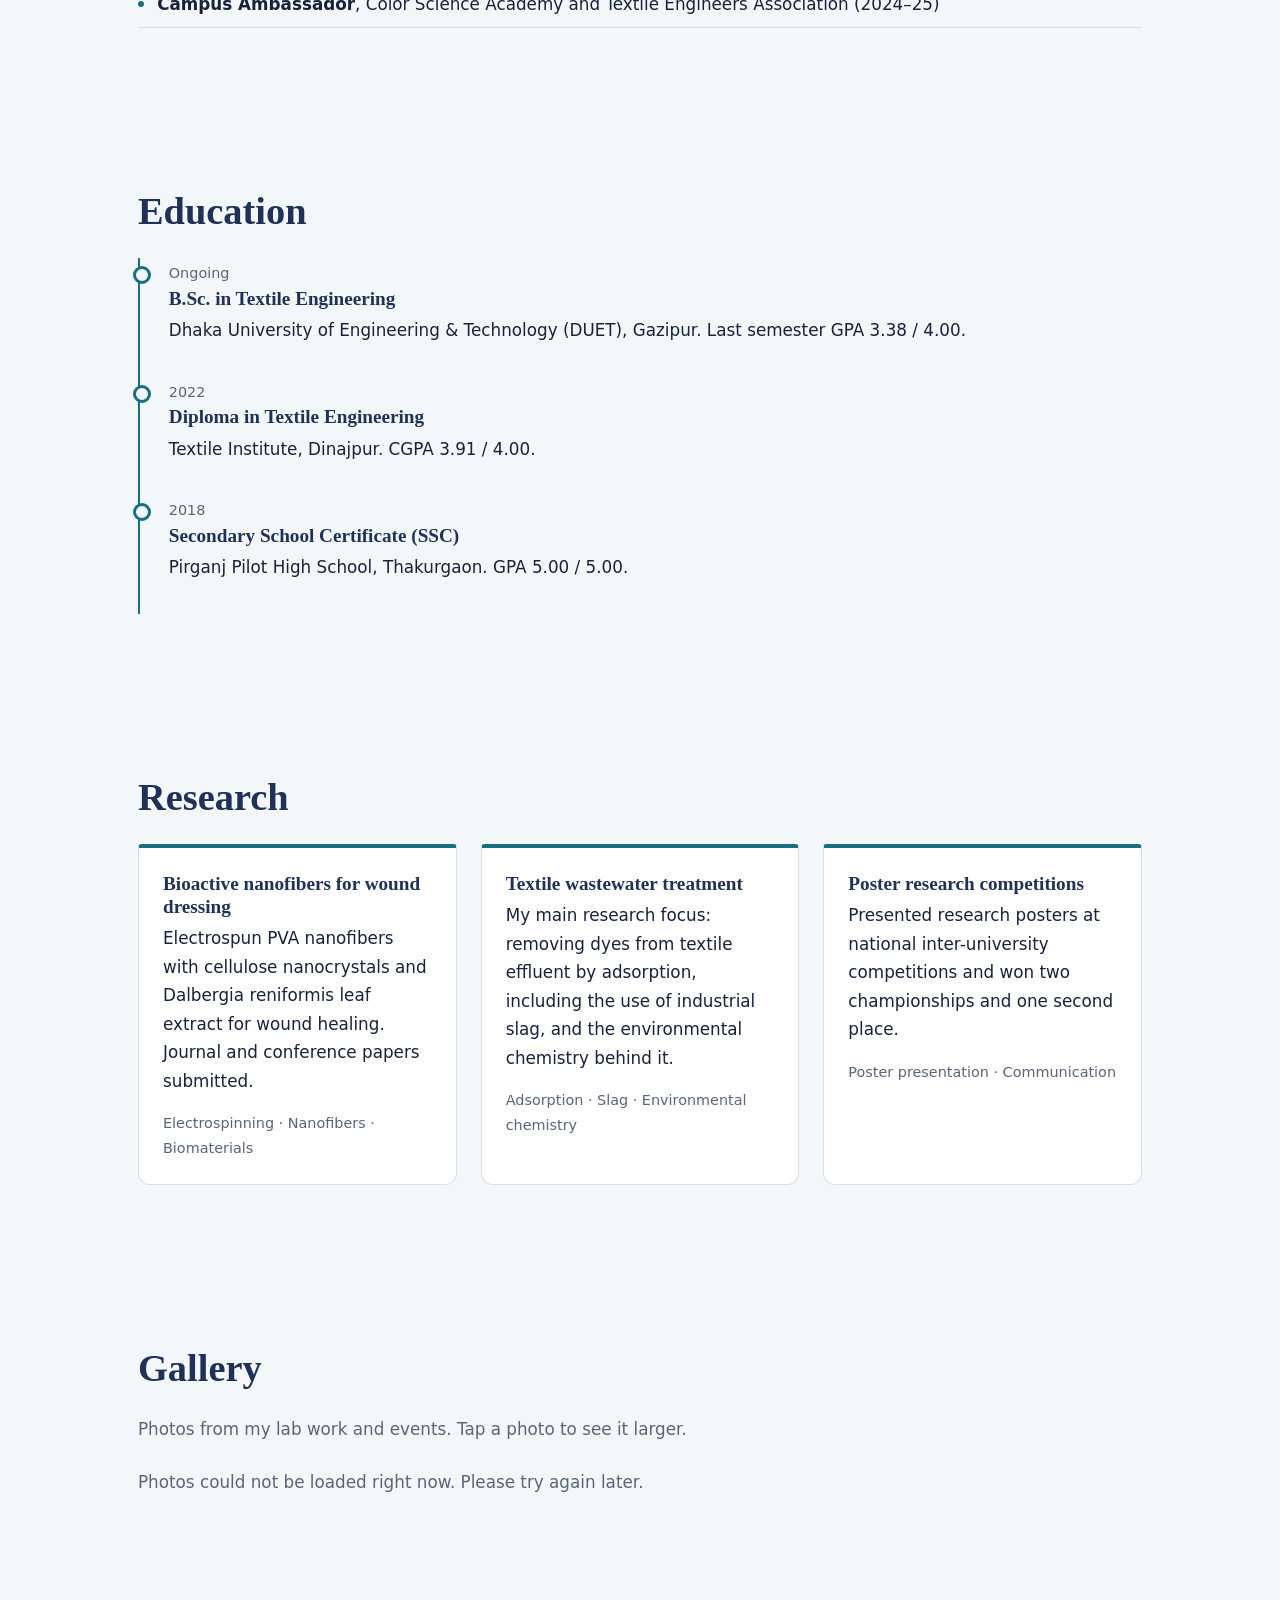
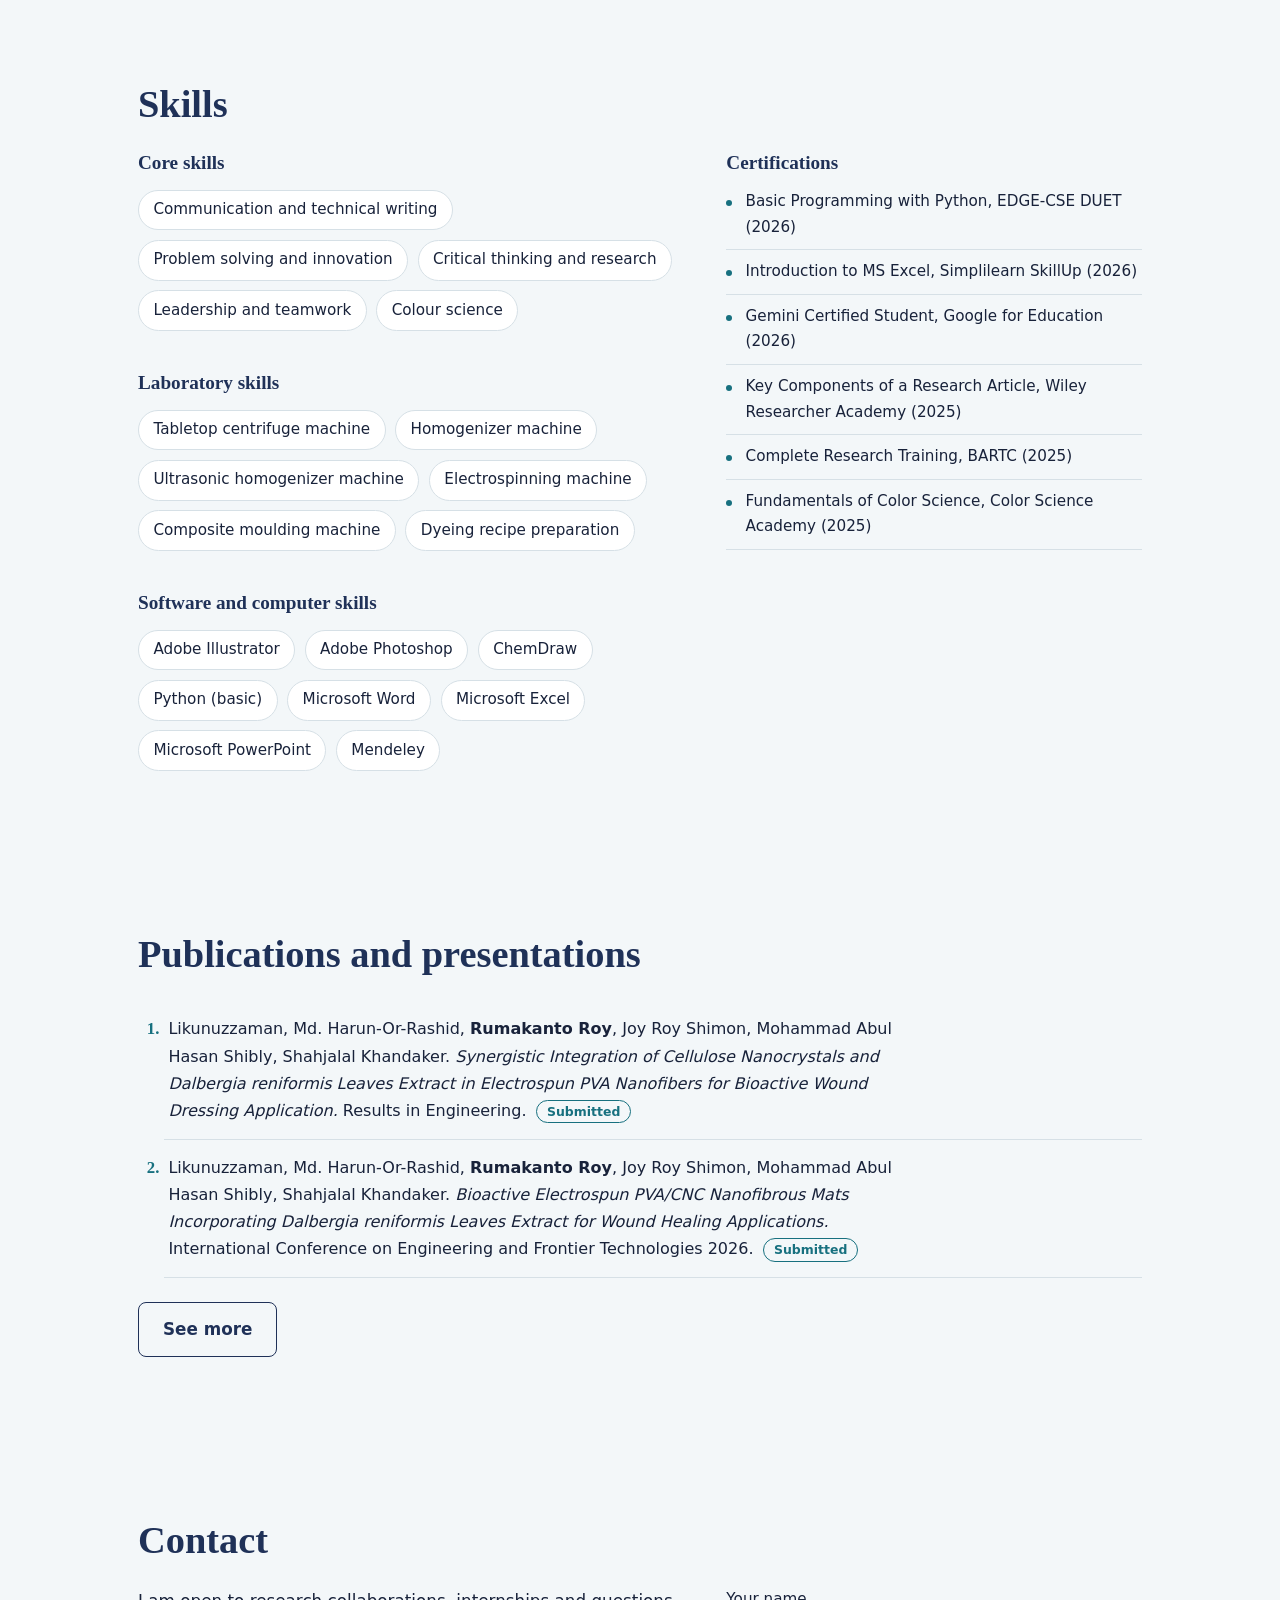
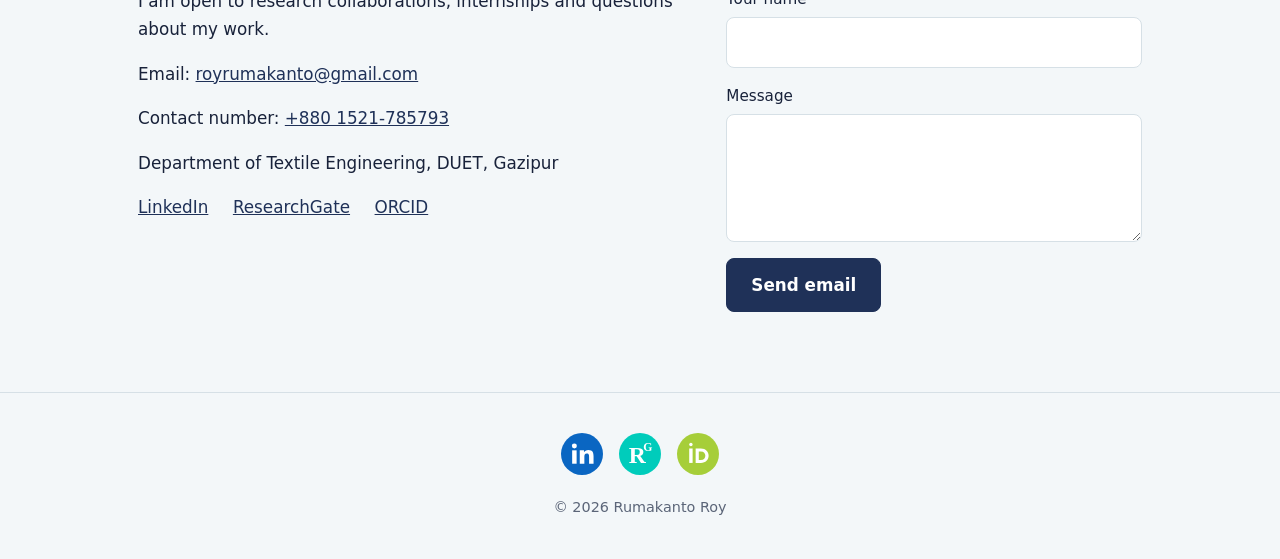
==== commit 00416594: "Add files via upload" ====
--- a/index.html
+++ b/index.html
@@ -101,8 +101,8 @@
     <section id="gallery" class="section reveal">
       <h2>Gallery</h2>
       <p class="intro">Photos from my lab work and events. Tap a photo to see it larger.</p>
-      <!-- Photos are listed in script.js (the "photos" list at the top of the Gallery part) -->
-      <div class="gallery" id="gallery"></div>
+      <!-- Photos are read automatically from the "gallery" folder of the GitHub repository -->
+      <div class="gallery" id="galGrid"></div>
       <button class="btn" id="galMore" type="button" aria-expanded="false" hidden>See more</button>
     </section>
 
@@ -112,7 +112,7 @@
       <div class="two-col">
         <div>
           <h3>Core skills</h3>
-          <ul class="chips"><li>Communication and technical writing</li><li>Problem solving and innovation</li><li>Critical thinking and research</li><li>Leadership and teamwork</li></ul>
+          <ul class="chips"><li>Communication and technical writing</li><li>Problem solving and innovation</li><li>Critical thinking and research</li><li>Leadership and teamwork</li><li>Colour science</li></ul>
 
           <h3 class="sub">Laboratory skills</h3>
           <ul class="chips">
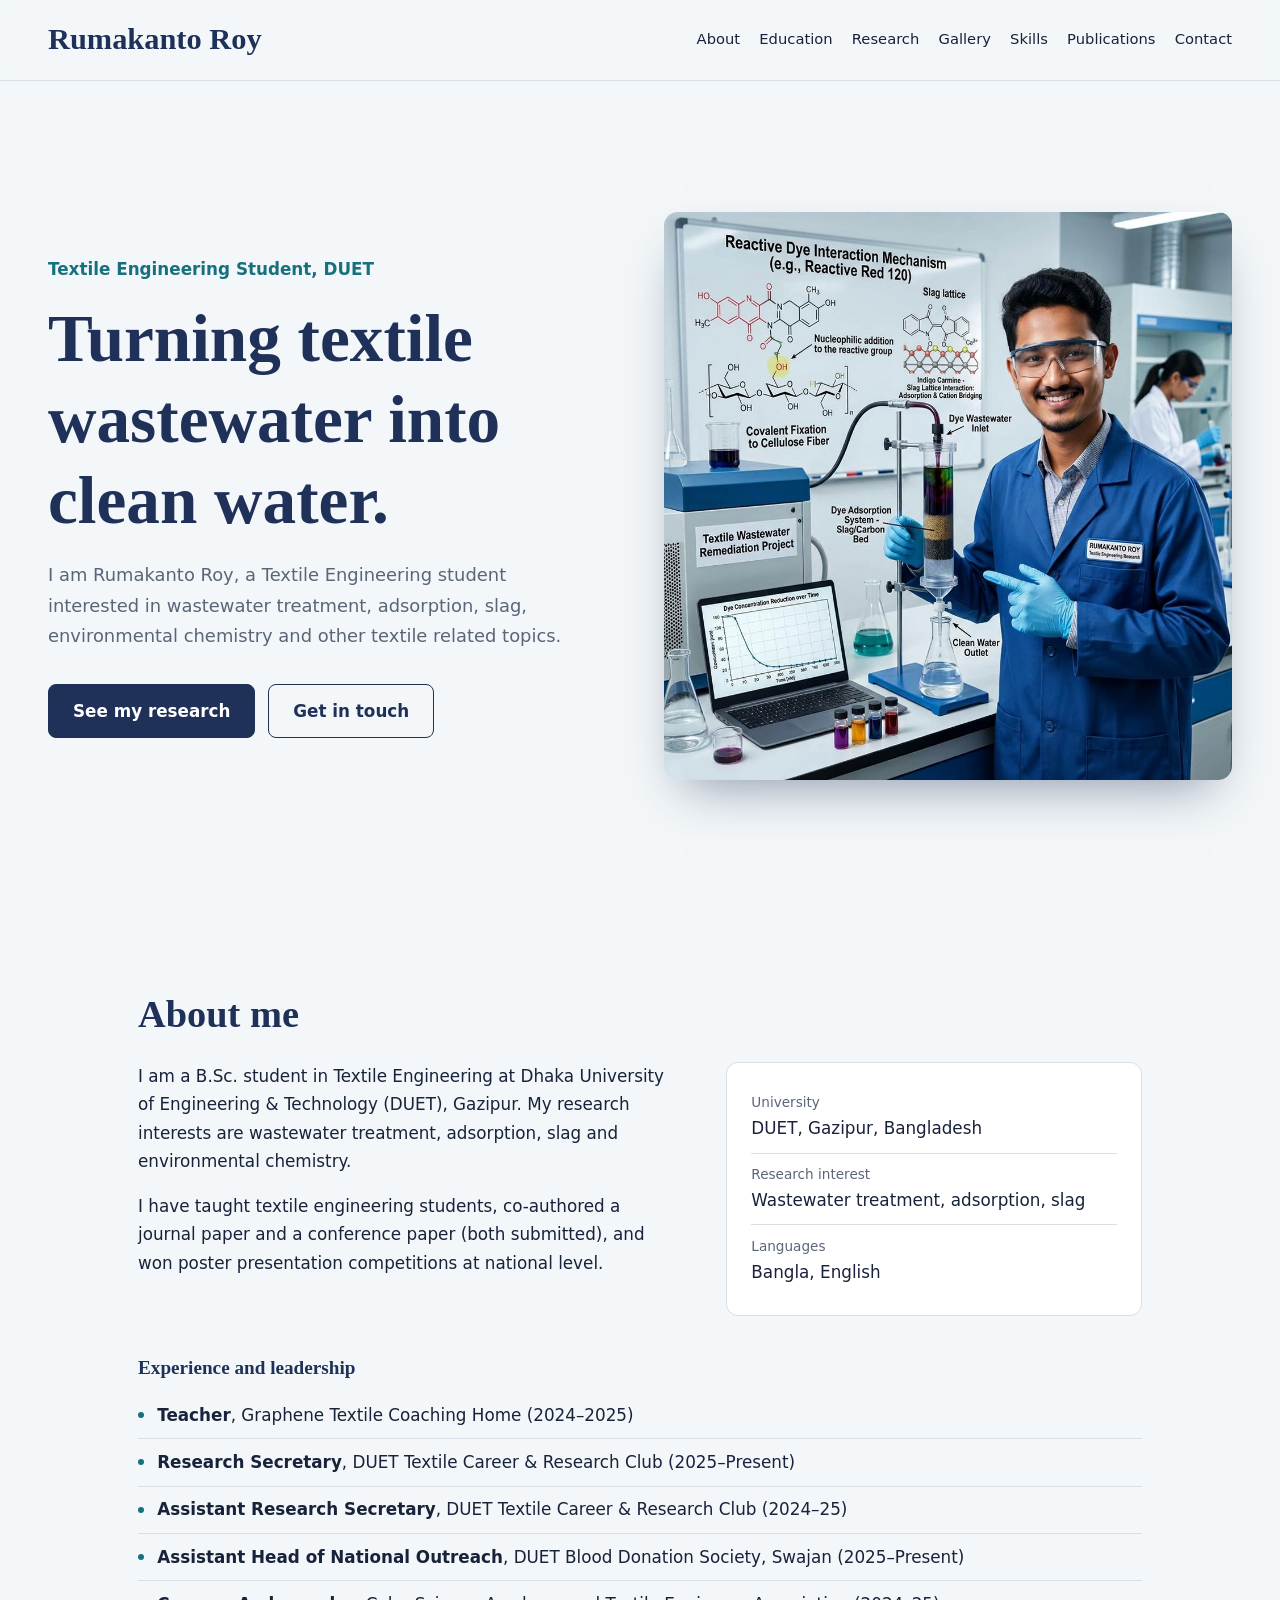
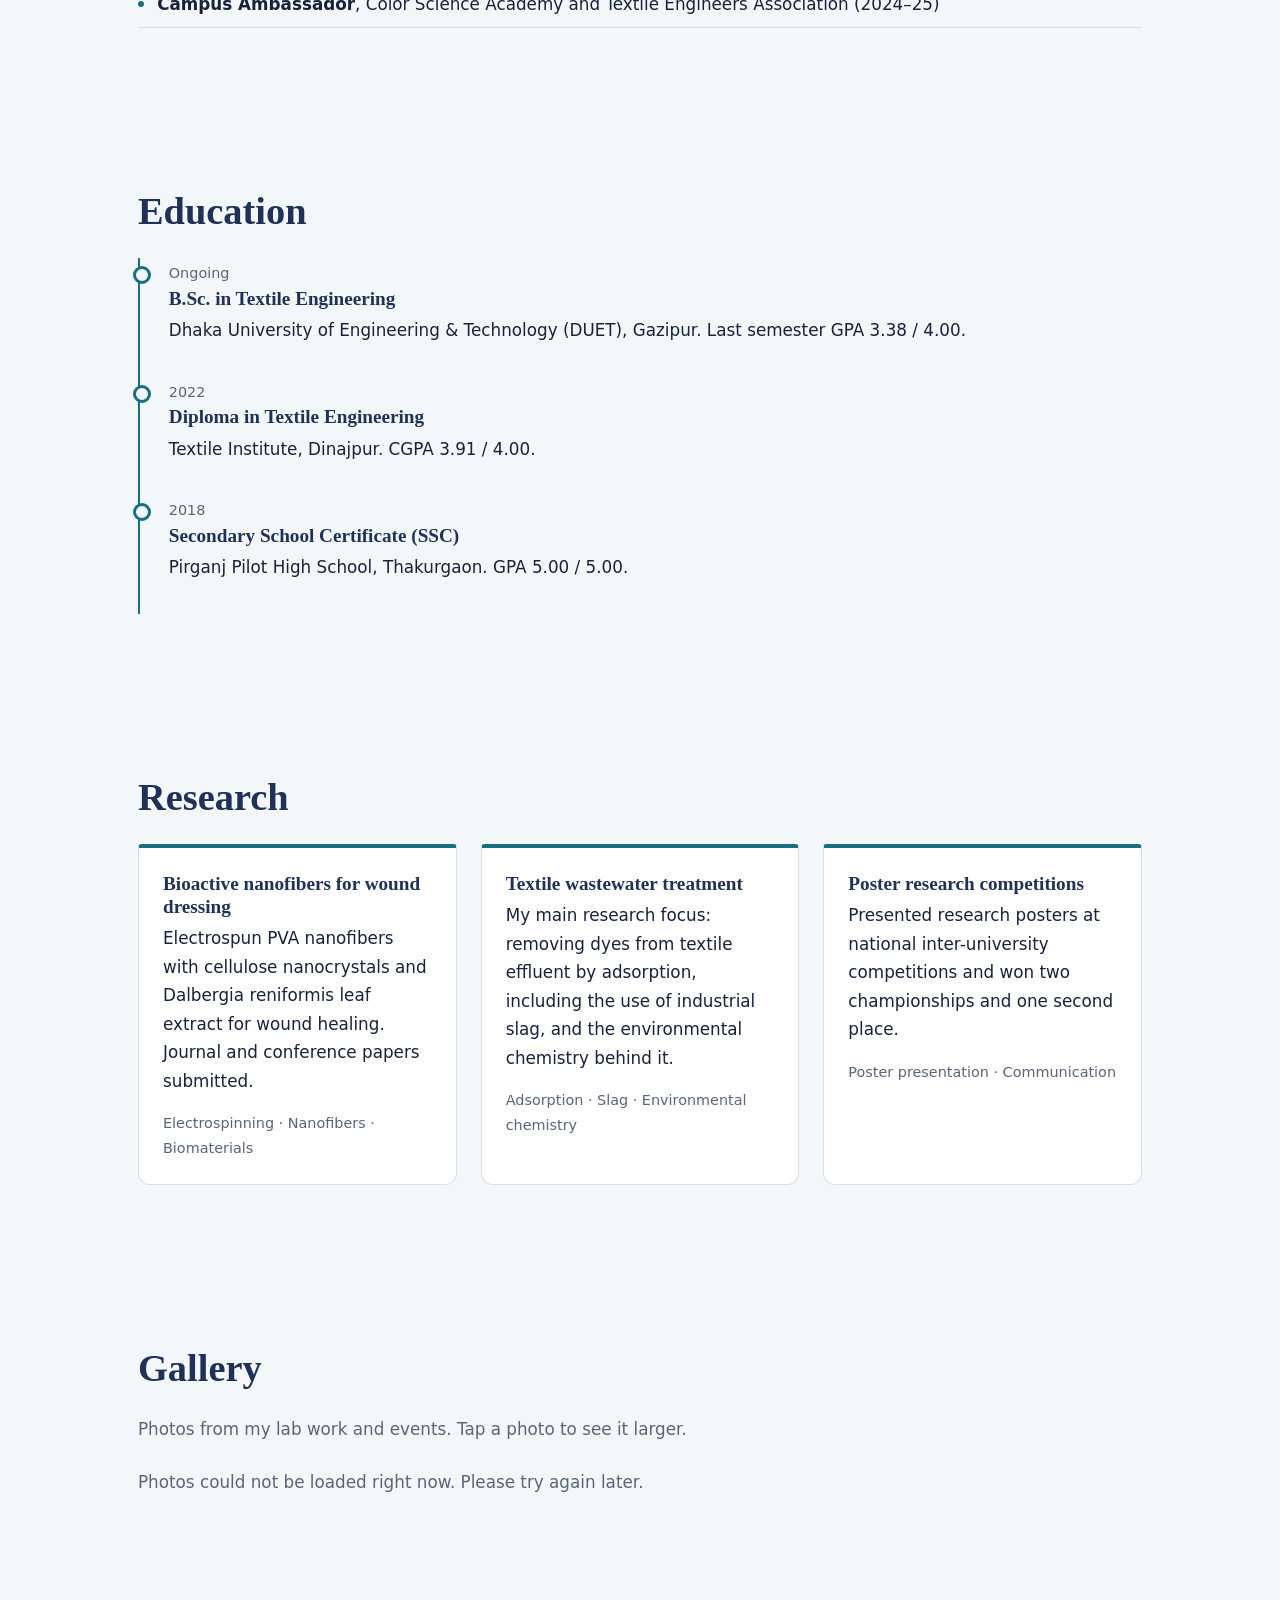
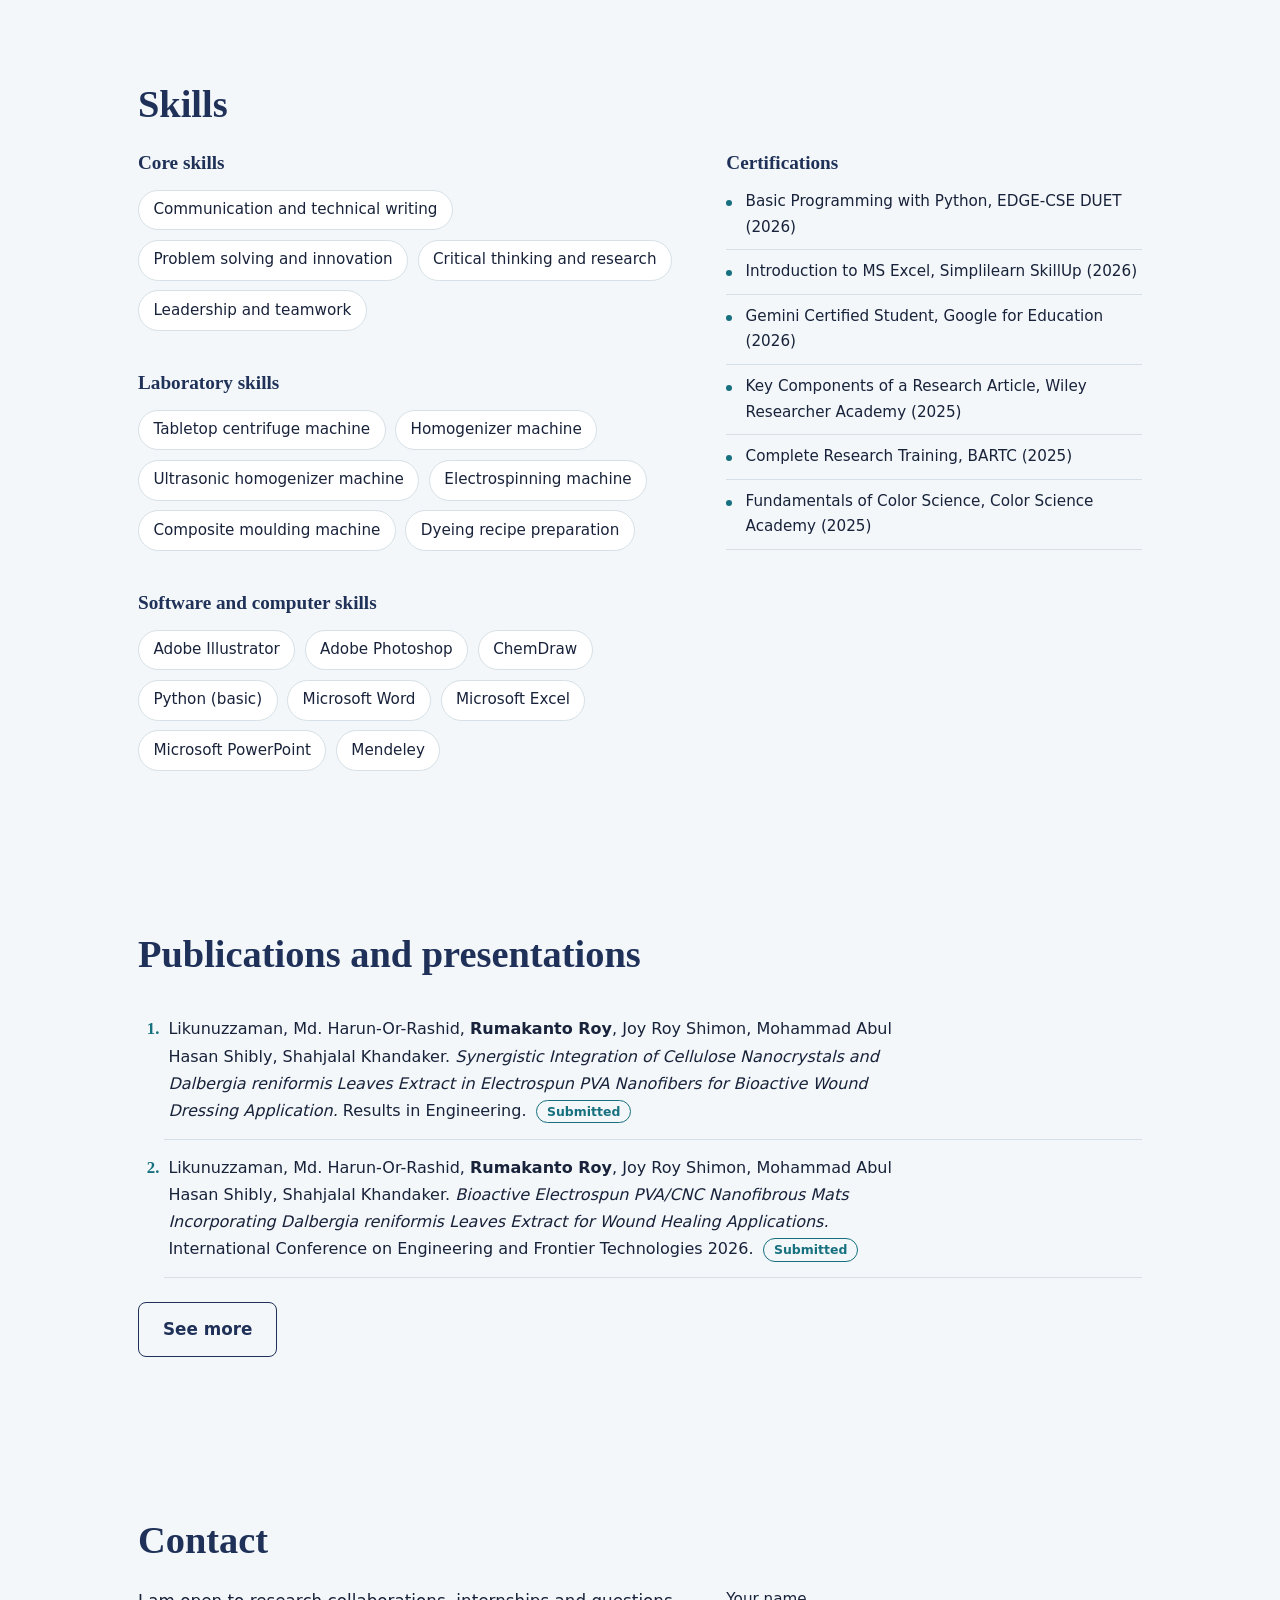
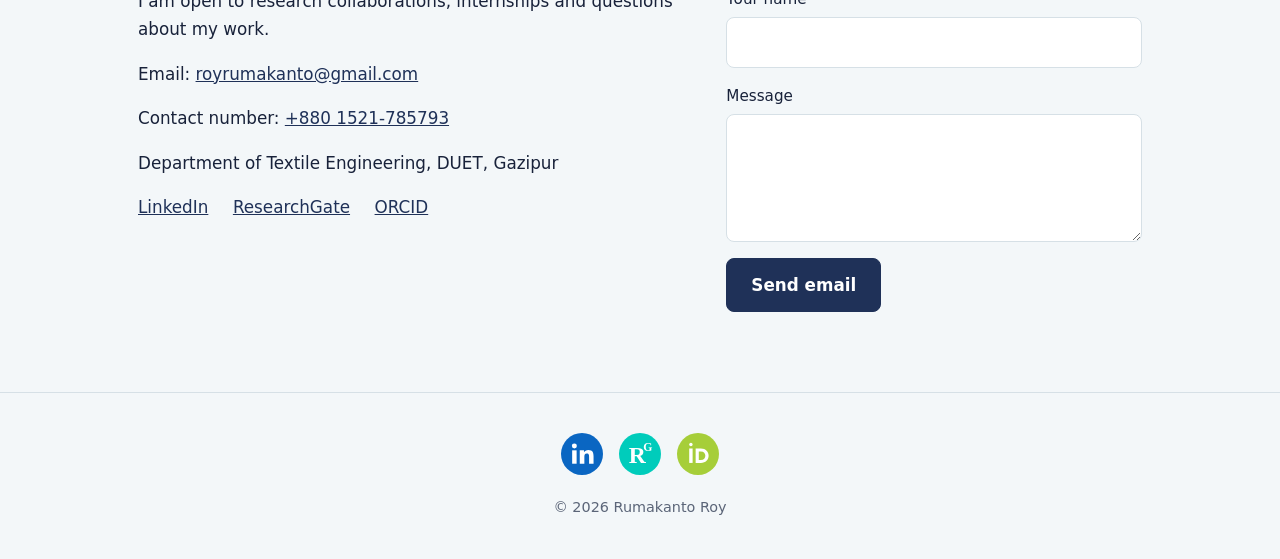
==== commit 9b8ea953: "Add files via upload" ====
--- a/index.html
+++ b/index.html
@@ -112,7 +112,7 @@
       <div class="two-col">
         <div>
           <h3>Core skills</h3>
-          <ul class="chips"><li>Communication and technical writing</li><li>Problem solving and innovation</li><li>Critical thinking and research</li><li>Leadership and teamwork</li><li>Colour science</li></ul>
+          <ul class="chips"><li>Communication and technical writing</li><li>Problem solving and innovation</li><li>Critical thinking and research</li><li>Leadership and teamwork</li></ul>
 
           <h3 class="sub">Laboratory skills</h3>
           <ul class="chips">
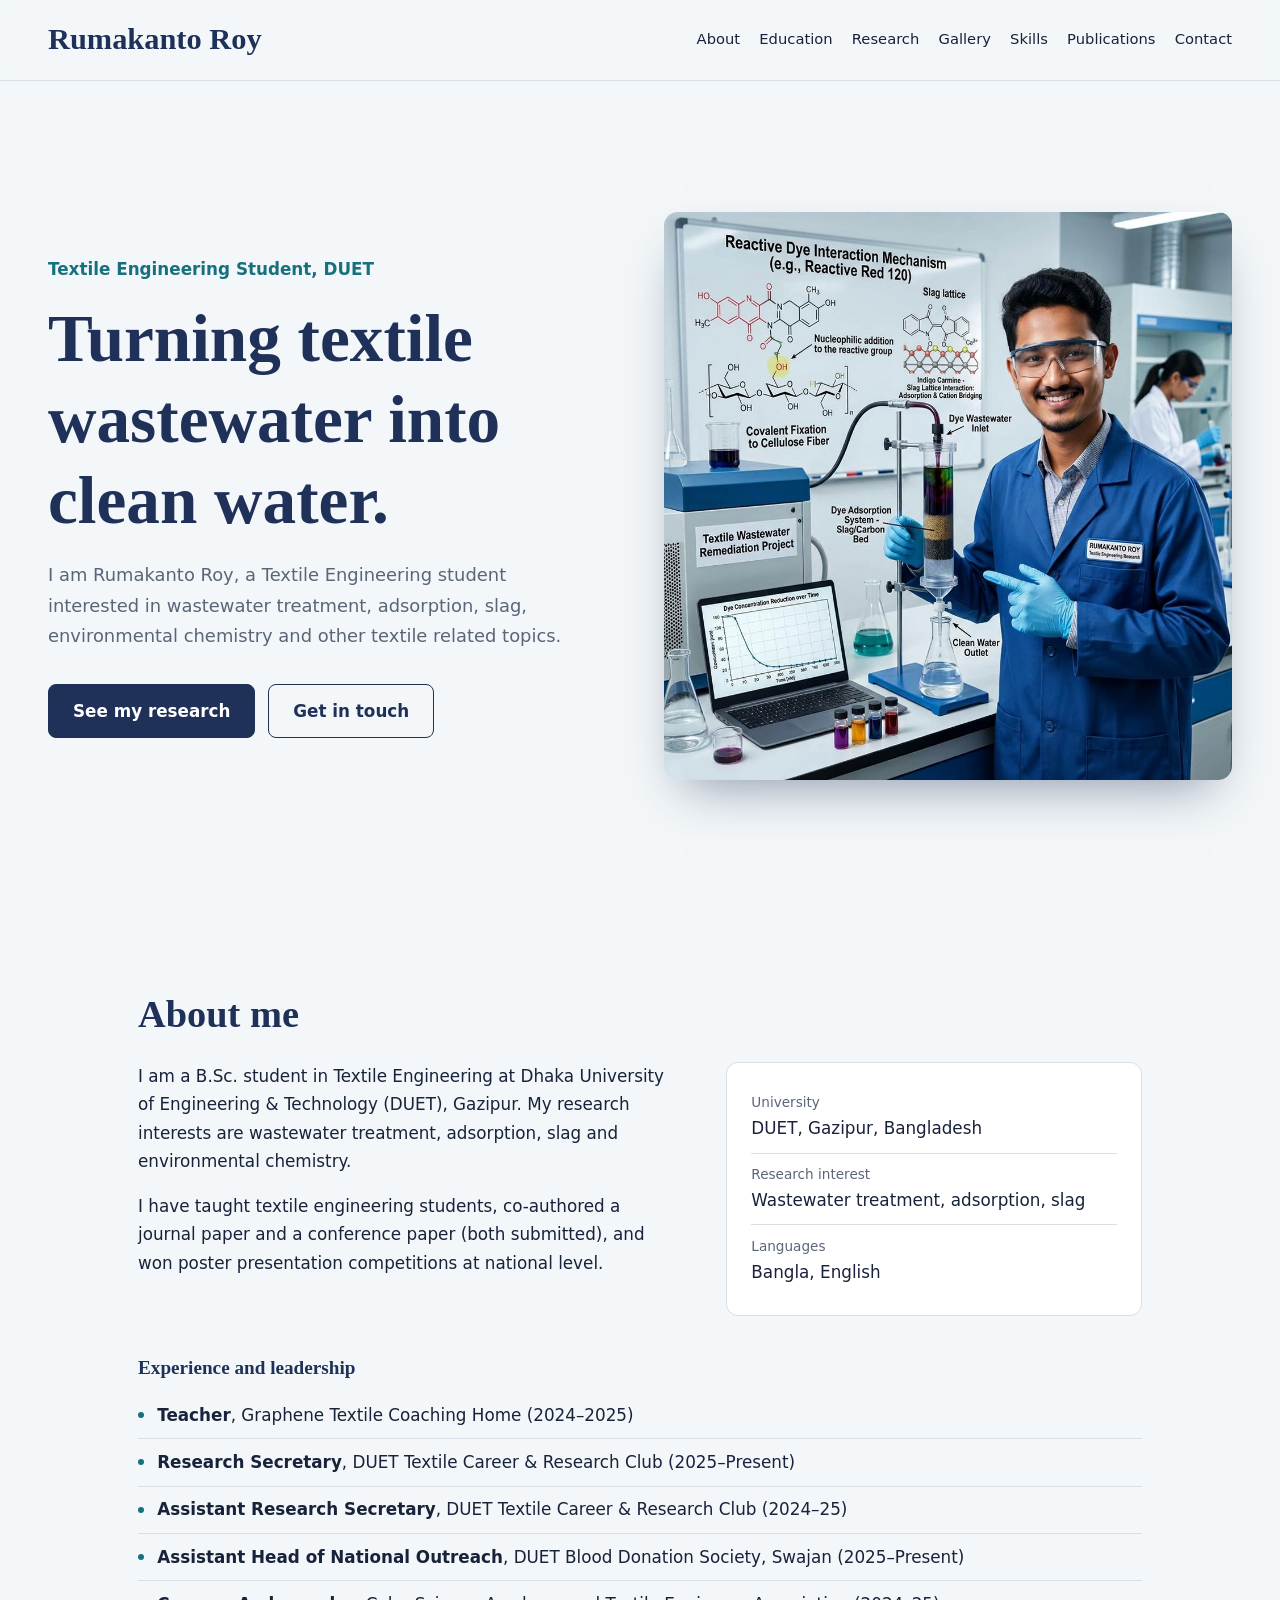
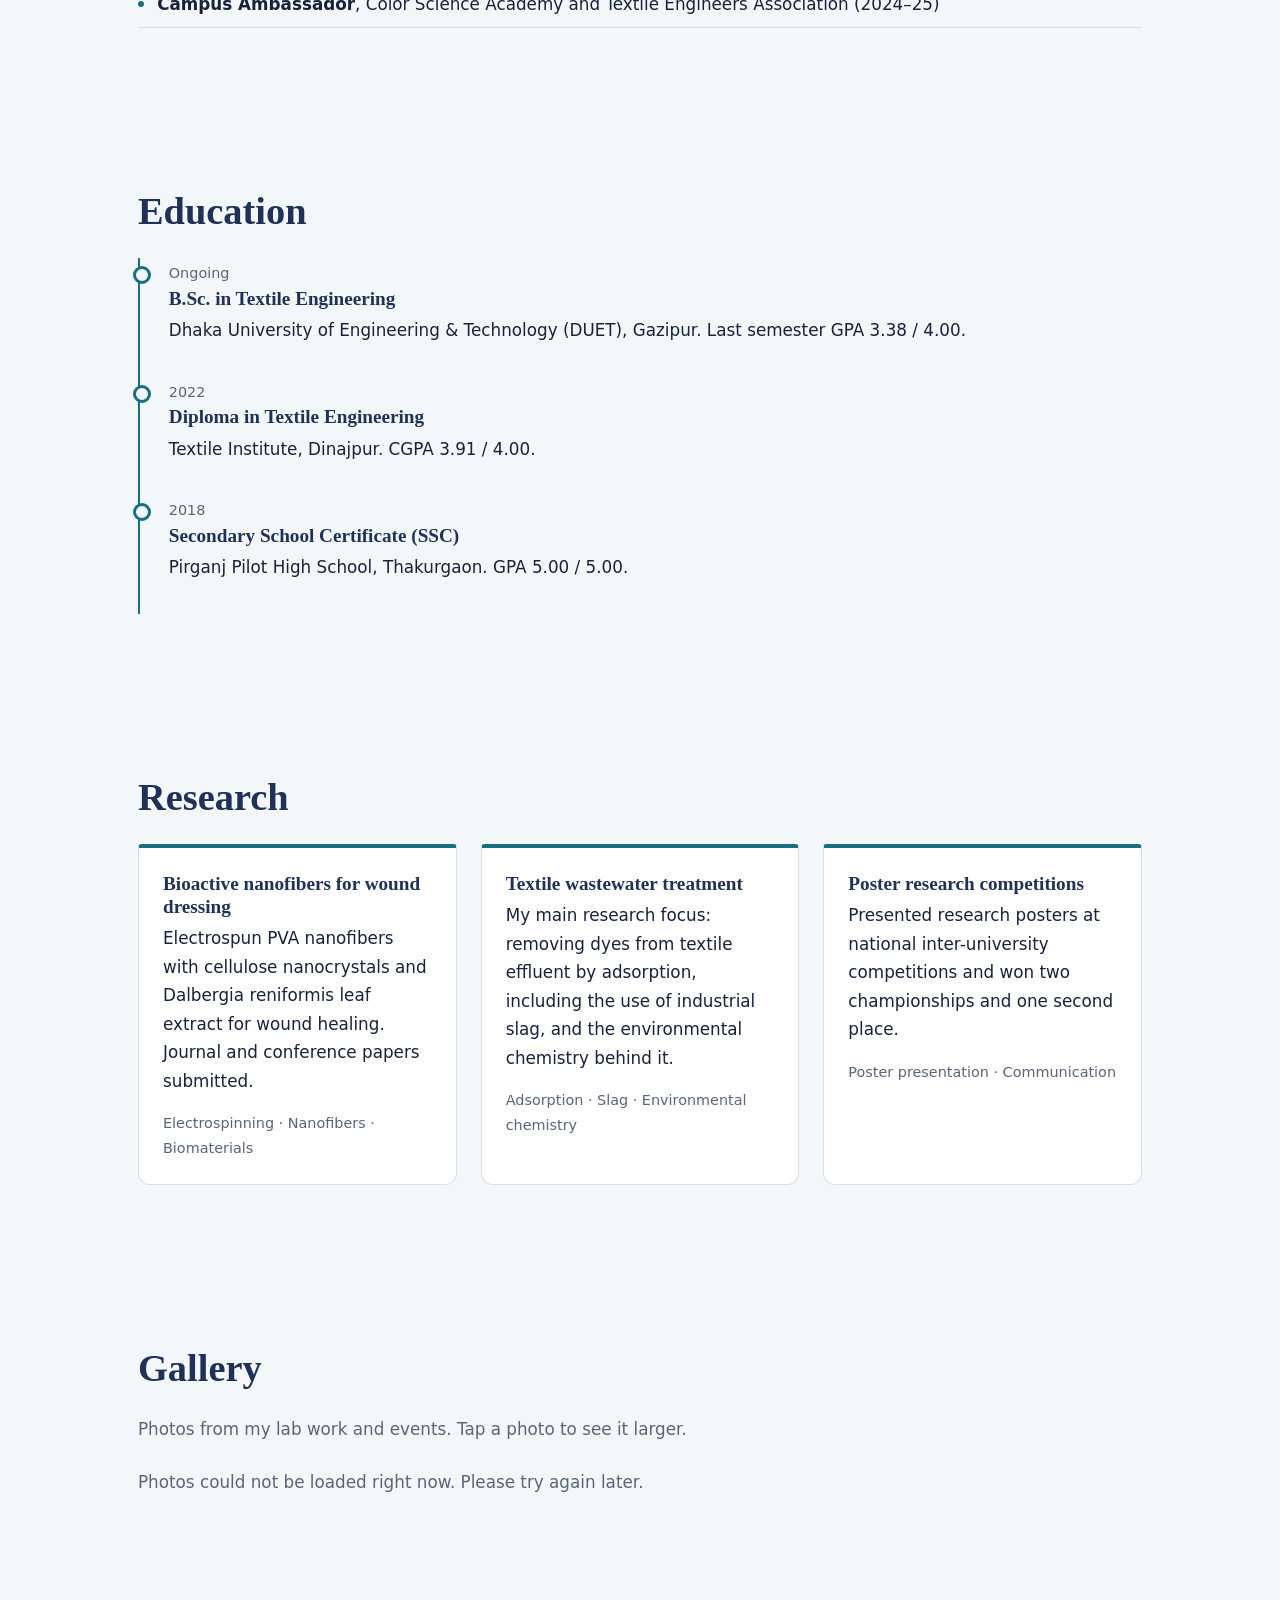
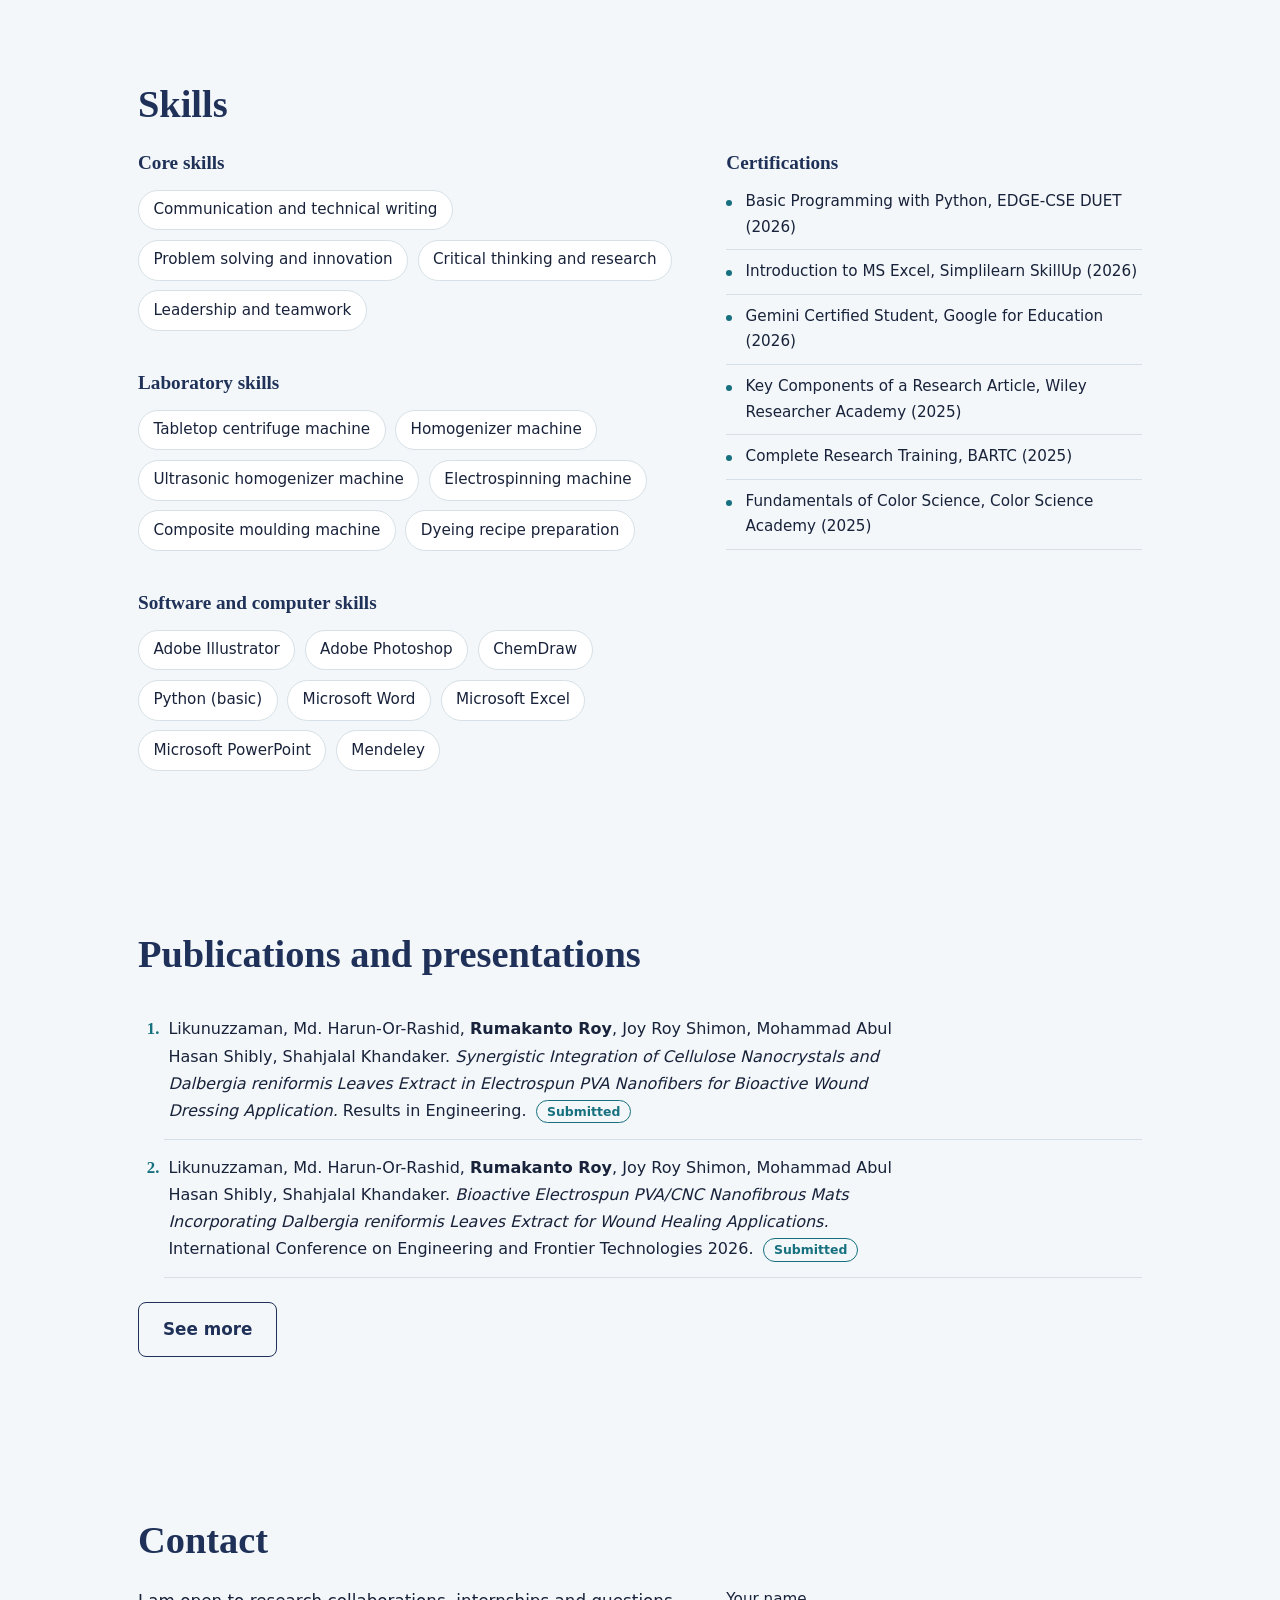
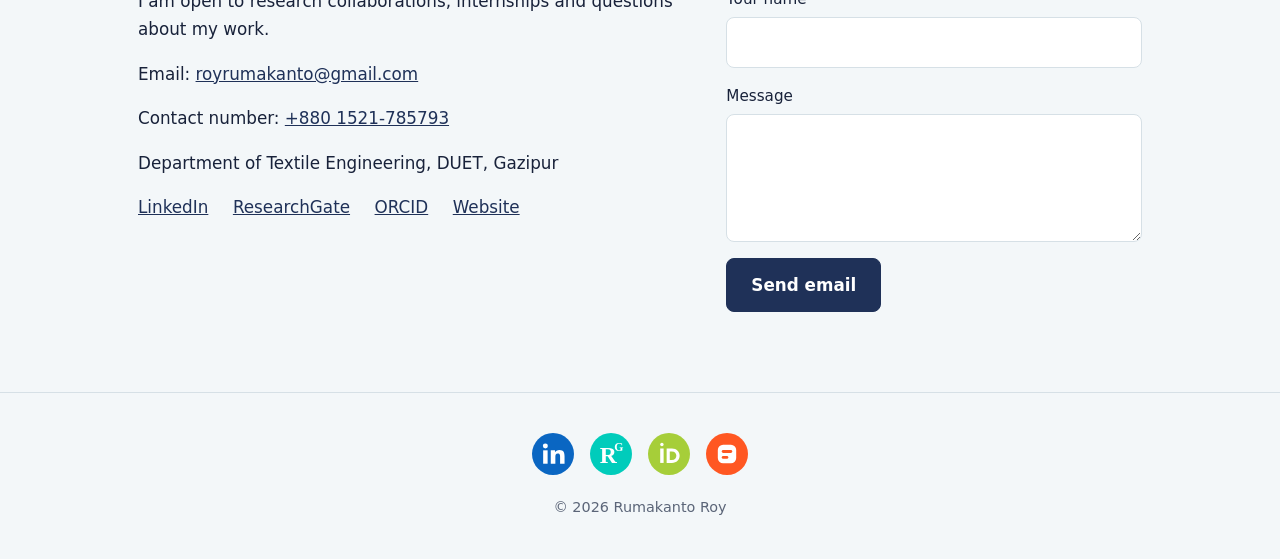
==== commit 930a7223: "Add files via upload" ====
--- a/index.html
+++ b/index.html
@@ -173,7 +173,7 @@
           <p>Email: <a href="mailto:royrumakanto@gmail.com">royrumakanto@gmail.com</a></p>
           <p>Contact number: <a href="tel:+8801521785793">+880 1521-785793</a></p>
           <p>Department of Textile Engineering, DUET, Gazipur</p>
-          <p class="links"><a href="https://www.linkedin.com/in/rumakanto-roy/" target="_blank" rel="noopener">LinkedIn</a> <a href="https://www.researchgate.net/profile/Rumakanto-Roy" target="_blank" rel="noopener">ResearchGate</a> <a href="https://orcid.org/0009-0003-3031-2275" target="_blank" rel="noopener">ORCID</a></p>
+          <p class="links"><a href="https://www.linkedin.com/in/rumakanto-roy/" target="_blank" rel="noopener">LinkedIn</a> <a href="https://www.researchgate.net/profile/Rumakanto-Roy" target="_blank" rel="noopener">ResearchGate</a> <a href="https://orcid.org/0009-0003-3031-2275" target="_blank" rel="noopener">ORCID</a> <a href="https://rumakantoroy.blogspot.com/" target="_blank" rel="noopener">Website</a></p>
         </div>
         <form id="contactForm">
           <label>Your name <input type="text" id="cName" required></label>
@@ -201,6 +201,11 @@
           <svg viewBox="0 0 32 32" aria-hidden="true"><circle cx="16" cy="16" r="16" fill="#A6CE39"/><circle cx="10.600" cy="8.800" r="1.300" fill="#fff"/><rect x="9.300" y="11.800" width="2.600" height="11" fill="#fff"/><path fill="#fff" fill-rule="evenodd" d="M14.200 11.800h4c3.800 0 5.900 2.700 5.900 5.500s-2.200 5.500-5.900 5.500h-4zm2.400 2.200v6.600h1.500c2.400 0 3.500-1.600 3.500-3.300S20.500 14 18.100 14z"/></svg>
         </a>
       </li>
+      <li>
+        <a href="https://rumakantoroy.blogspot.com/" target="_blank" rel="noopener" aria-label="My website" title="My website">
+          <svg viewBox="0 0 32 32" aria-hidden="true"><circle cx="16" cy="16" r="16" fill="#FF5722"/><rect x="9" y="9" width="14" height="14" rx="4" fill="#fff"/><rect x="12" y="13" width="8" height="2.2" rx="1.1" fill="#FF5722"/><rect x="12" y="17.5" width="5" height="2.2" rx="1.1" fill="#FF5722"/></svg>
+        </a>
+      </li>
     </ul>
     <p>© <span id="year"></span> Rumakanto Roy</p>
   </footer>
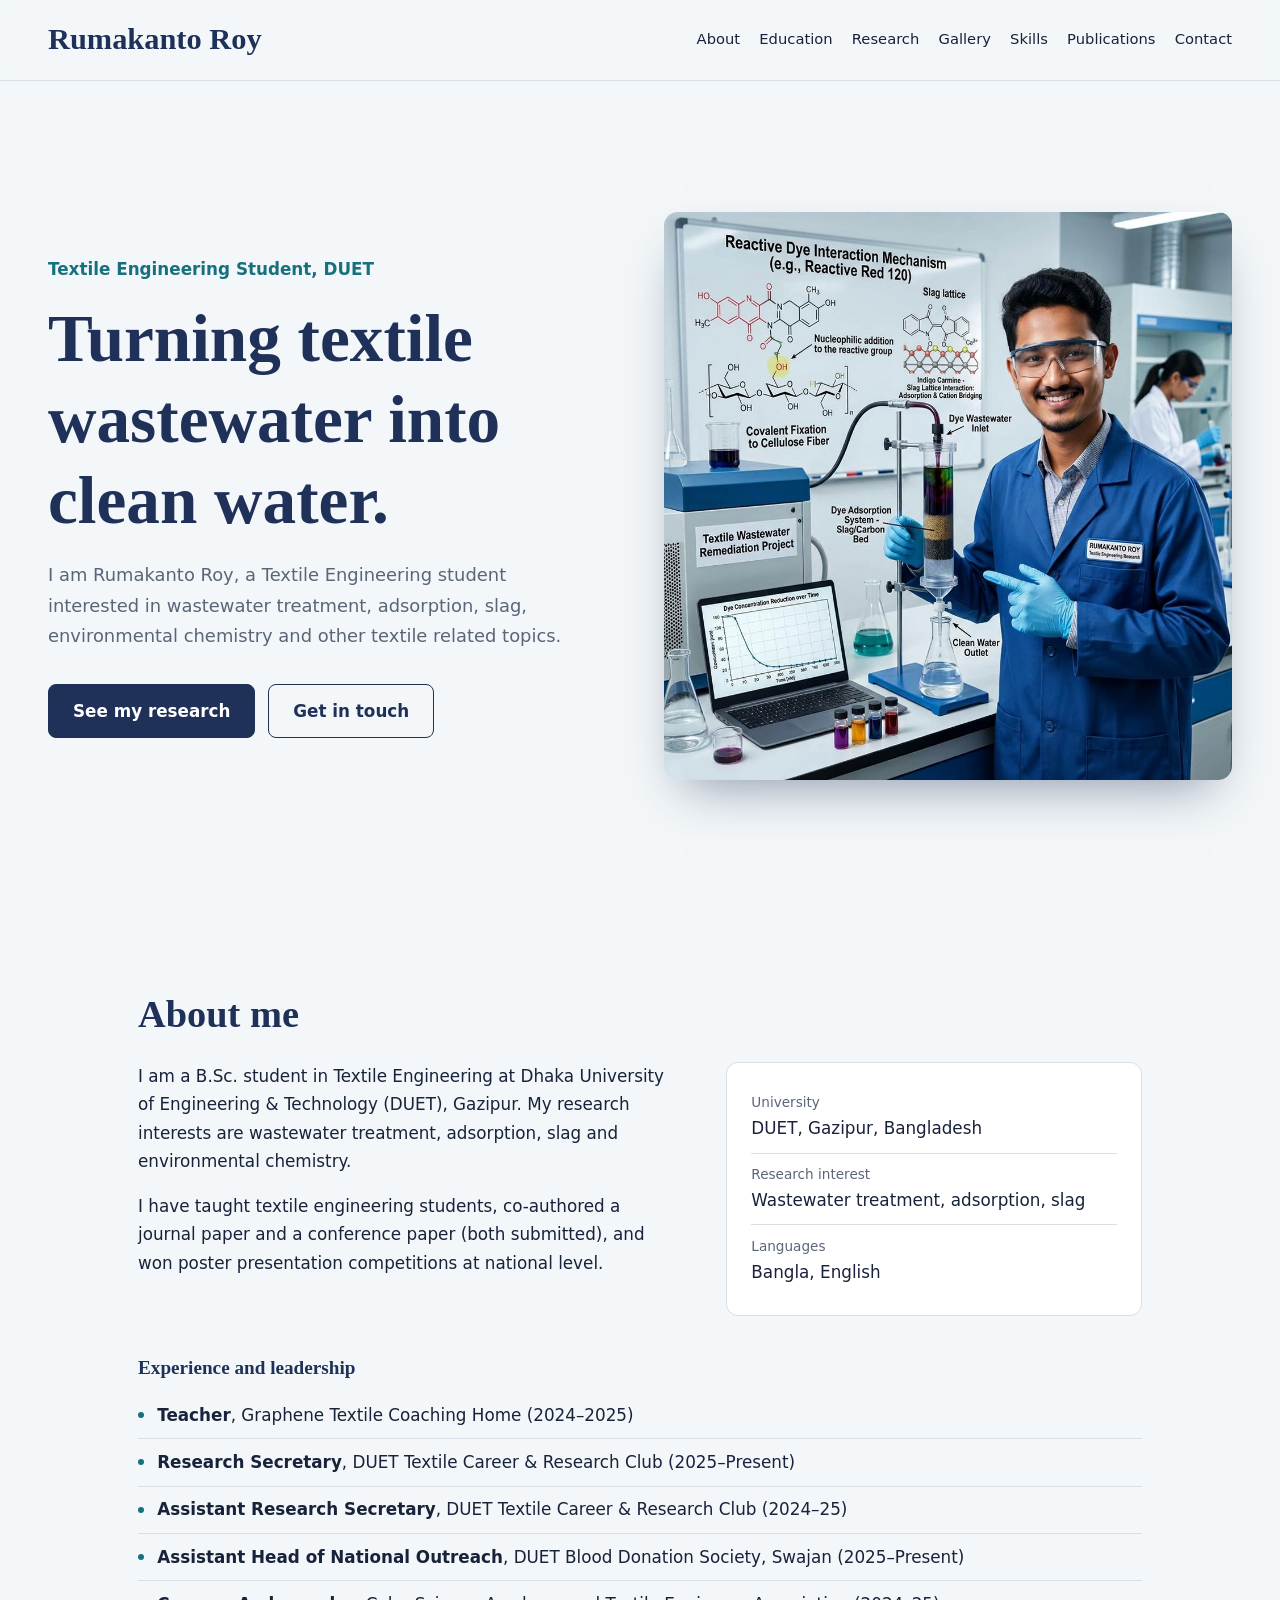
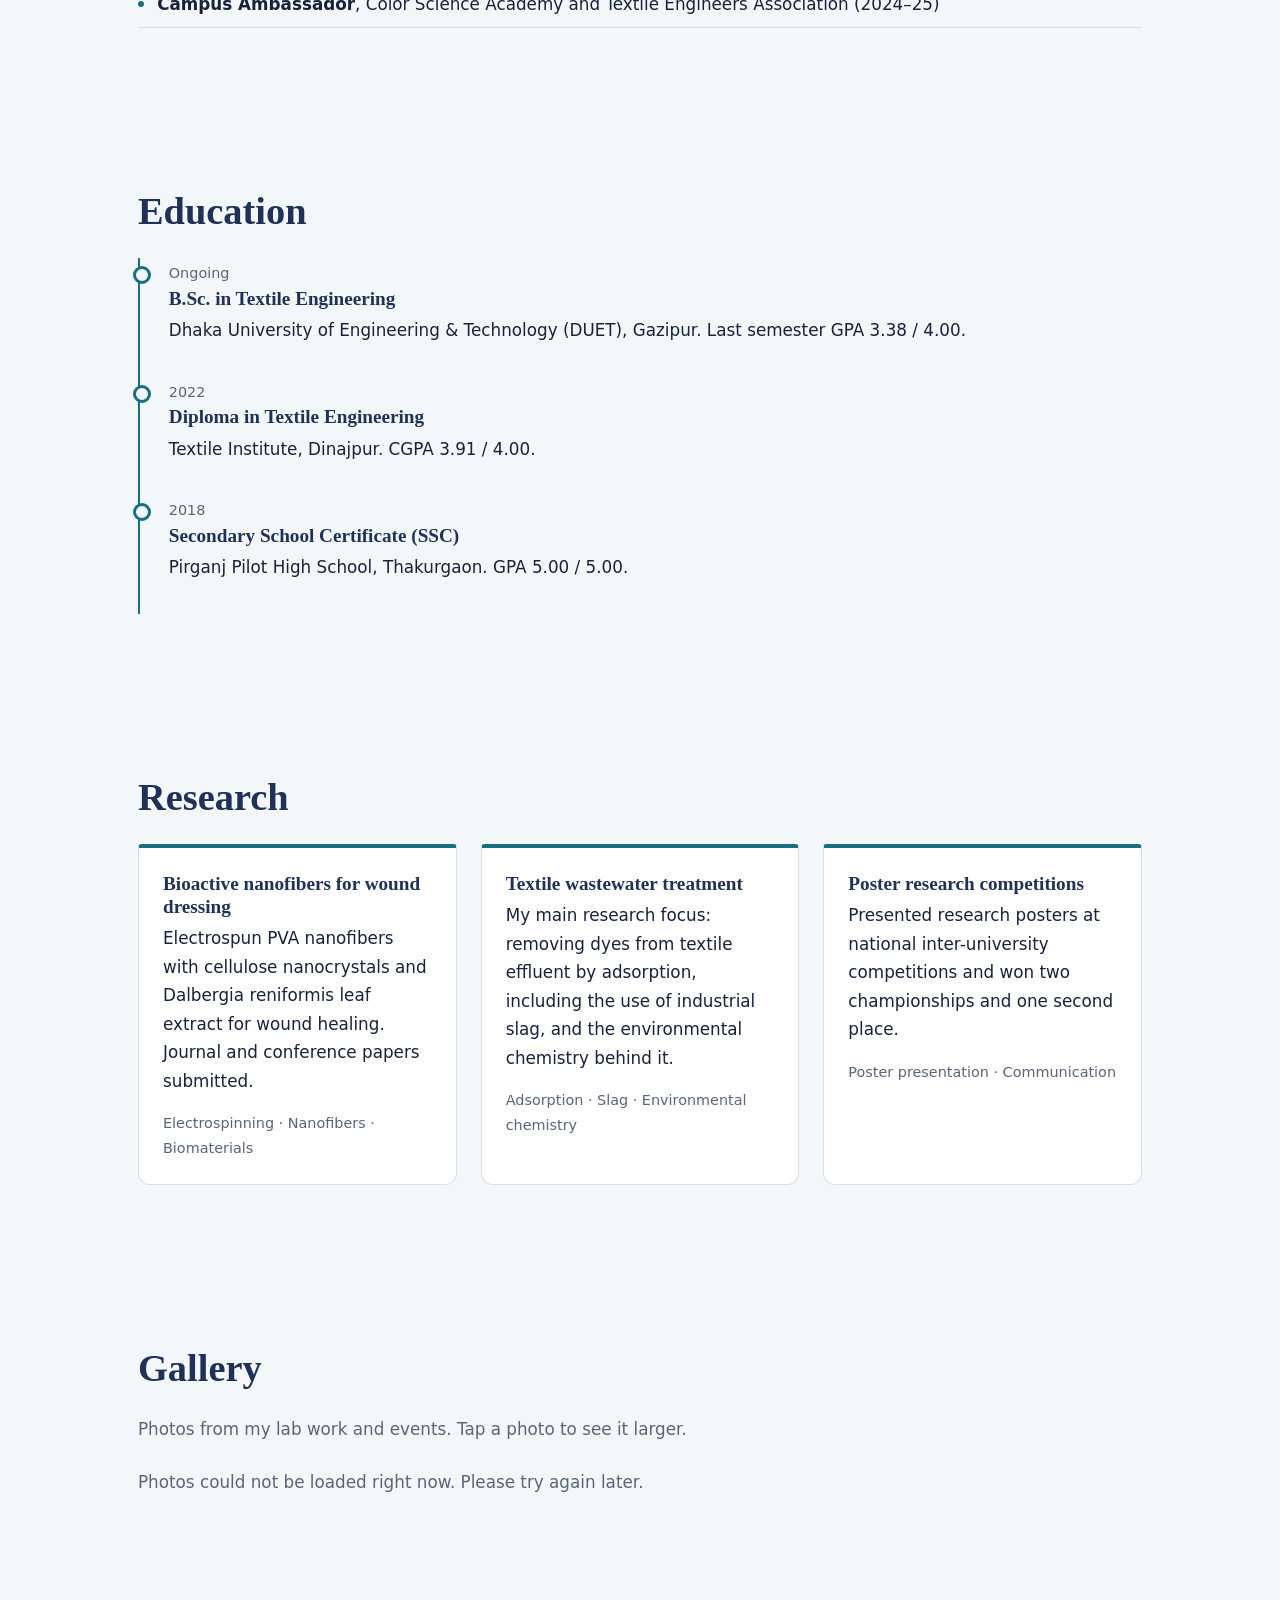
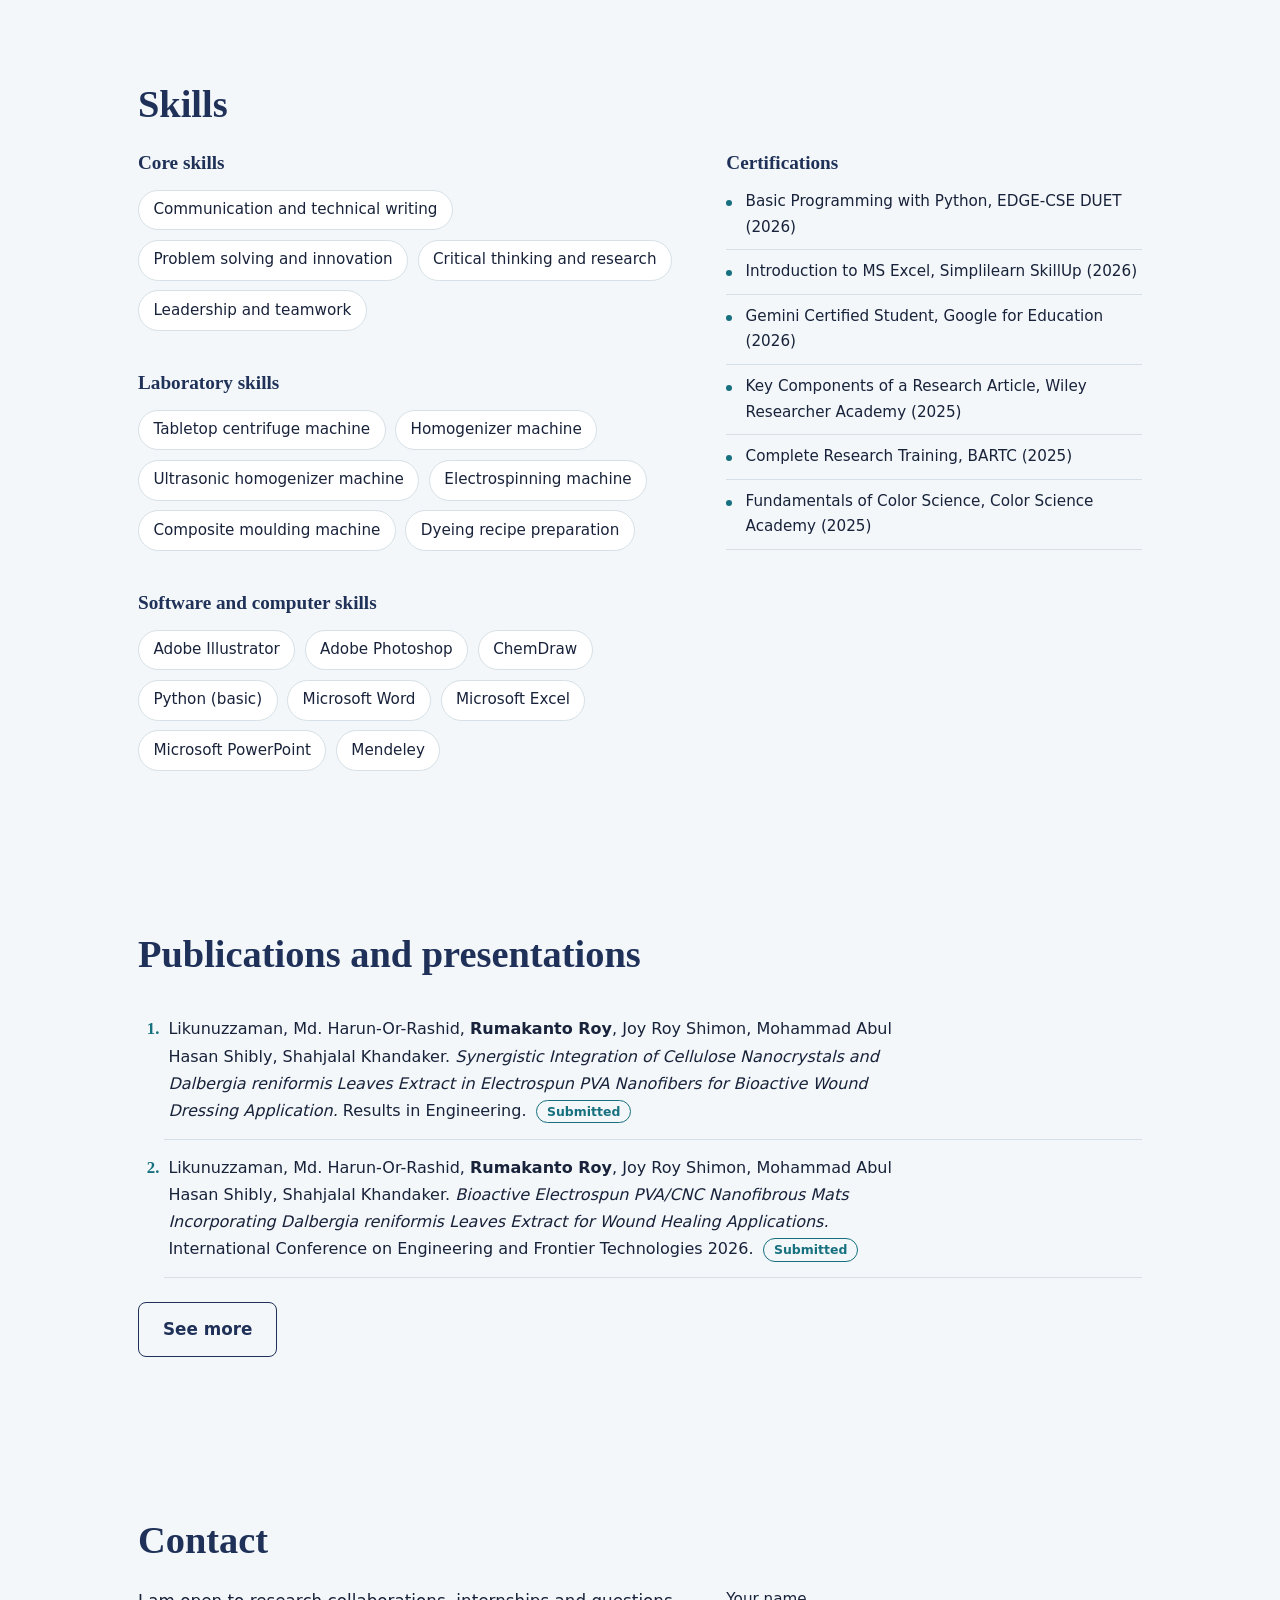
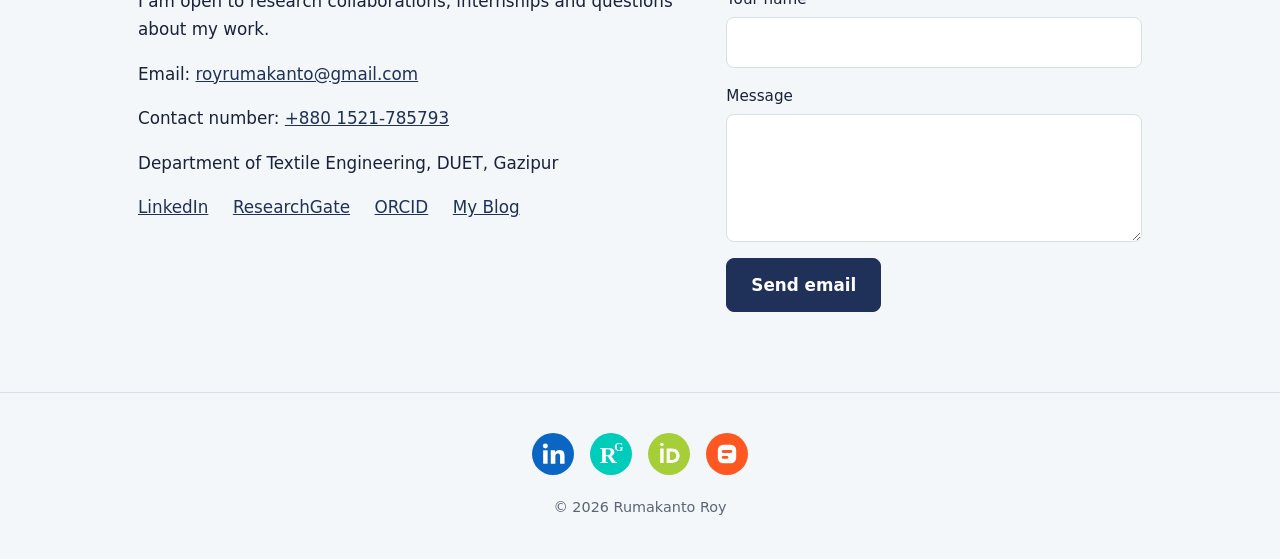
==== commit 088444a4: "Update index.html" ====
--- a/index.html
+++ b/index.html
@@ -173,7 +173,7 @@
           <p>Email: <a href="mailto:royrumakanto@gmail.com">royrumakanto@gmail.com</a></p>
           <p>Contact number: <a href="tel:+8801521785793">+880 1521-785793</a></p>
           <p>Department of Textile Engineering, DUET, Gazipur</p>
-          <p class="links"><a href="https://www.linkedin.com/in/rumakanto-roy/" target="_blank" rel="noopener">LinkedIn</a> <a href="https://www.researchgate.net/profile/Rumakanto-Roy" target="_blank" rel="noopener">ResearchGate</a> <a href="https://orcid.org/0009-0003-3031-2275" target="_blank" rel="noopener">ORCID</a> <a href="https://rumakantoroy.blogspot.com/" target="_blank" rel="noopener">Website</a></p>
+          <p class="links"><a href="https://www.linkedin.com/in/rumakanto-roy/" target="_blank" rel="noopener">LinkedIn</a> <a href="https://www.researchgate.net/profile/Rumakanto-Roy" target="_blank" rel="noopener">ResearchGate</a> <a href="https://orcid.org/0009-0003-3031-2275" target="_blank" rel="noopener">ORCID</a> <a href="https://rumakantoroy.blogspot.com/" target="_blank" rel="noopener">My Blog</a></p>
         </div>
         <form id="contactForm">
           <label>Your name <input type="text" id="cName" required></label>
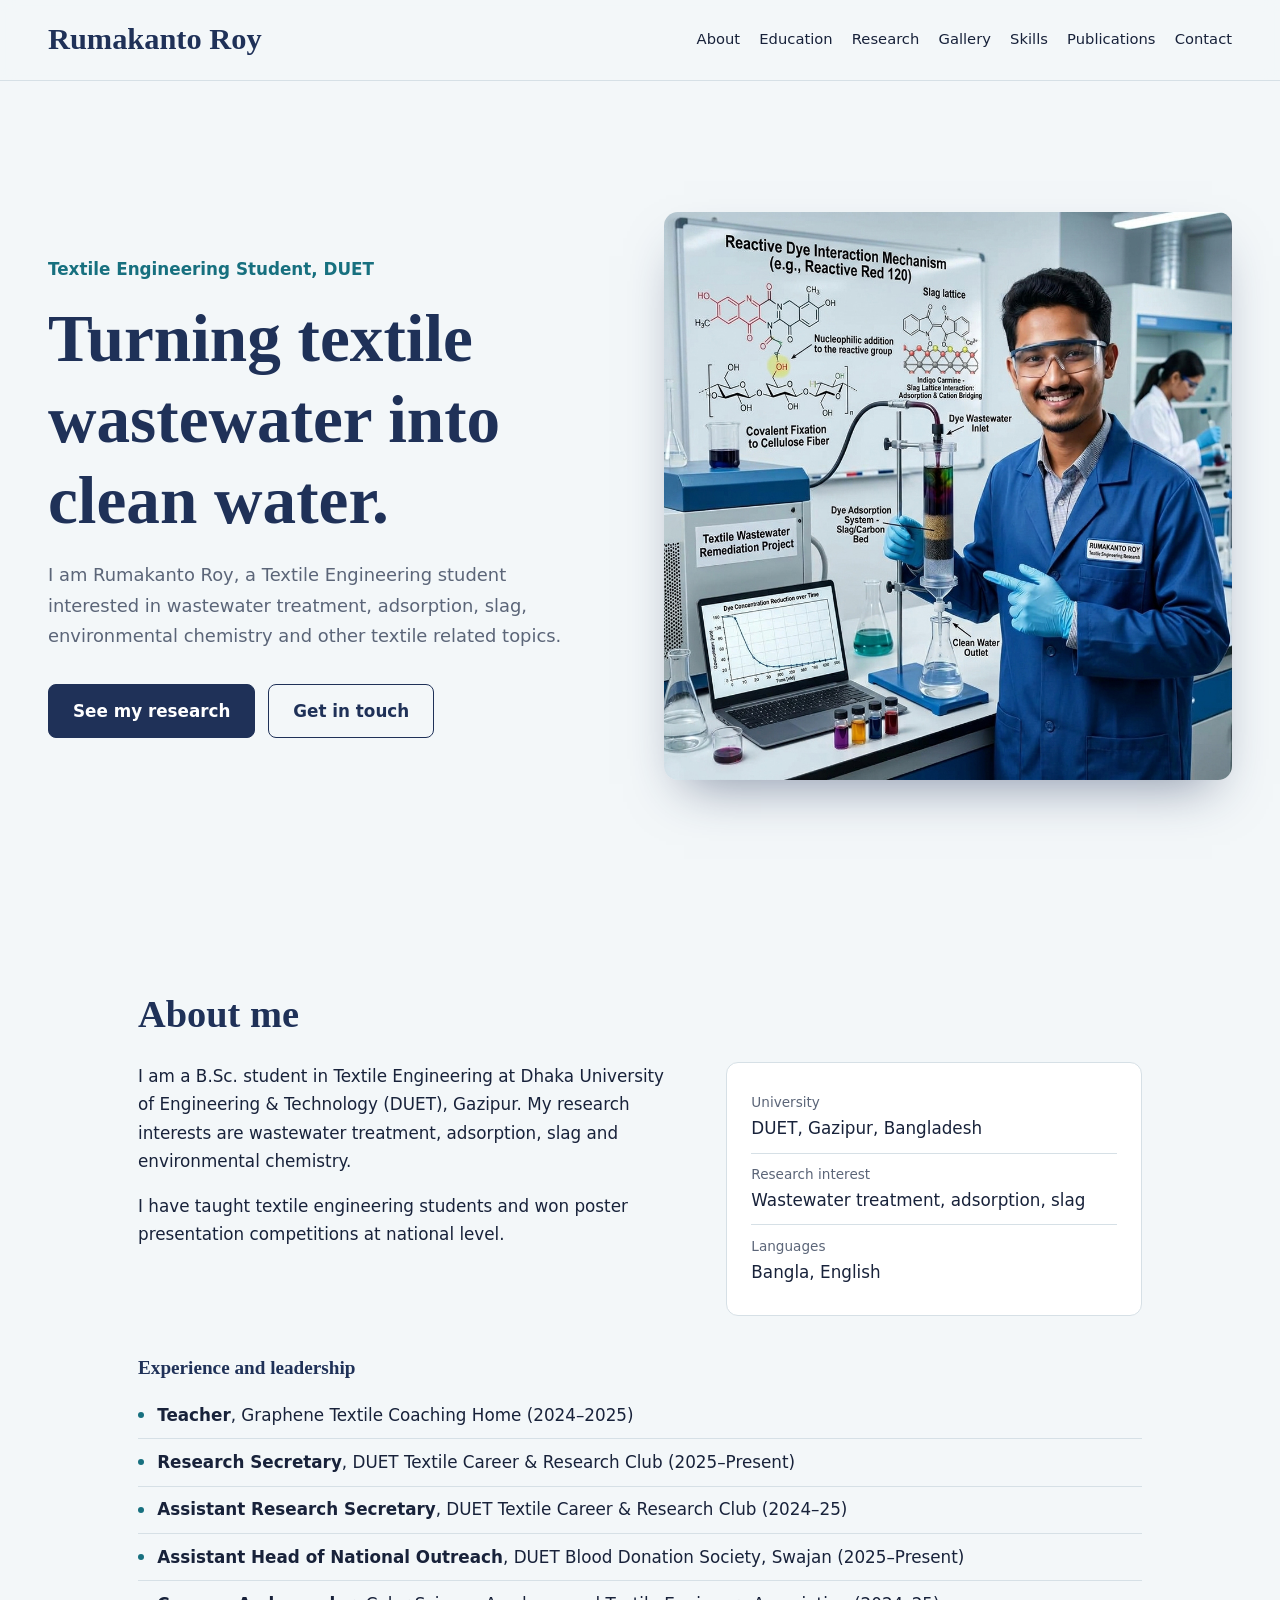
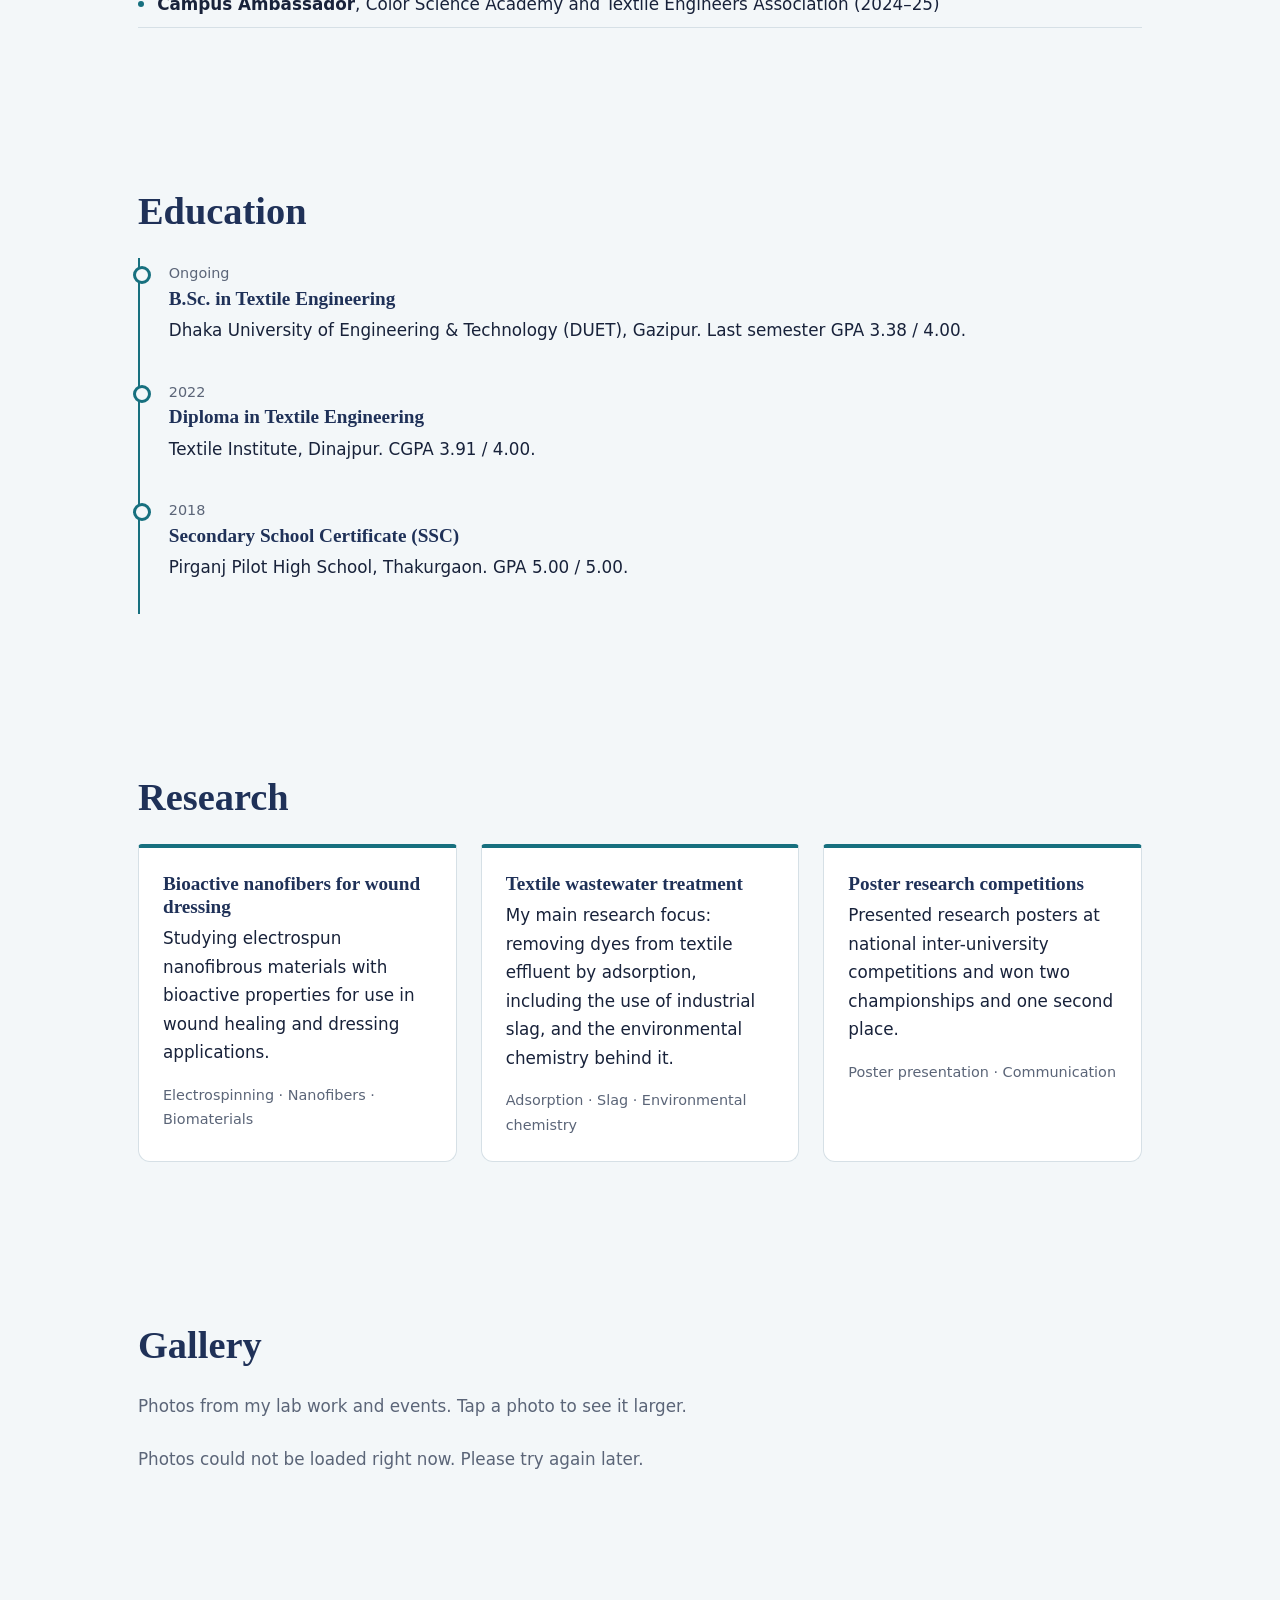
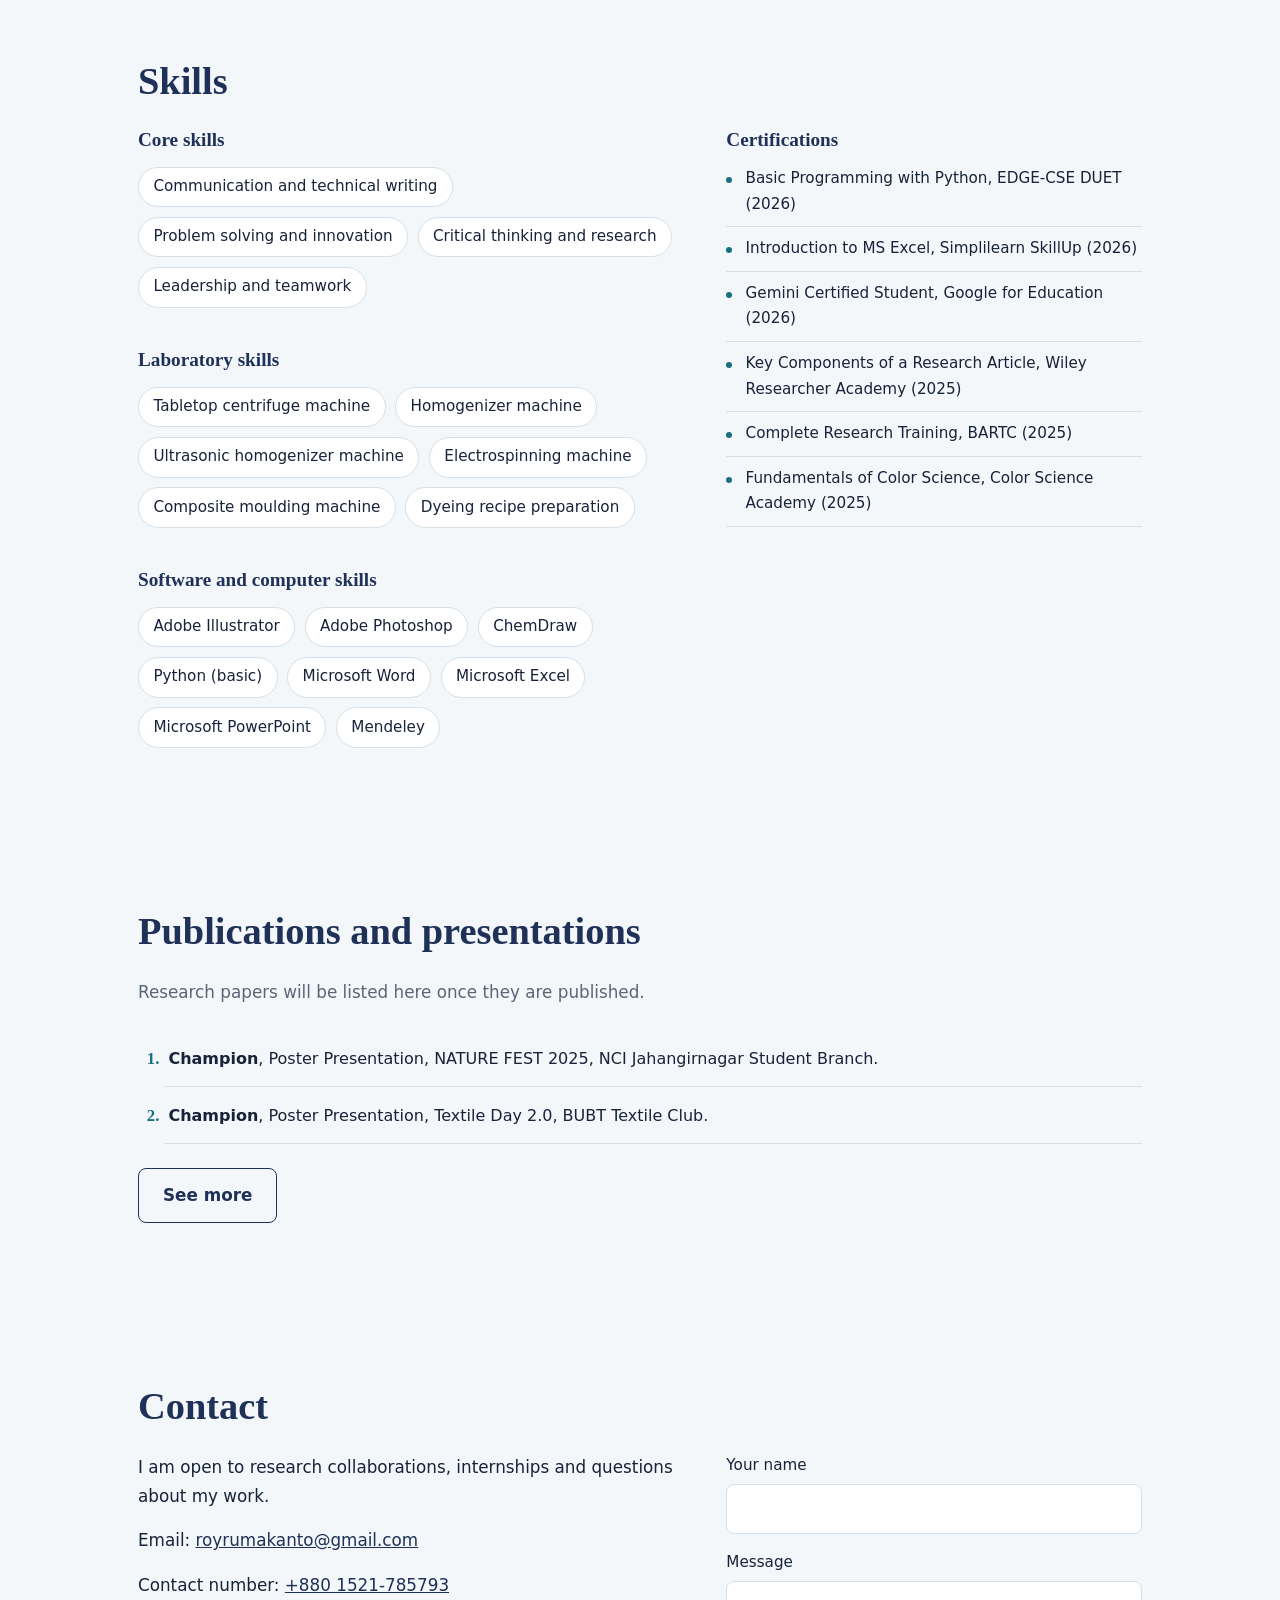
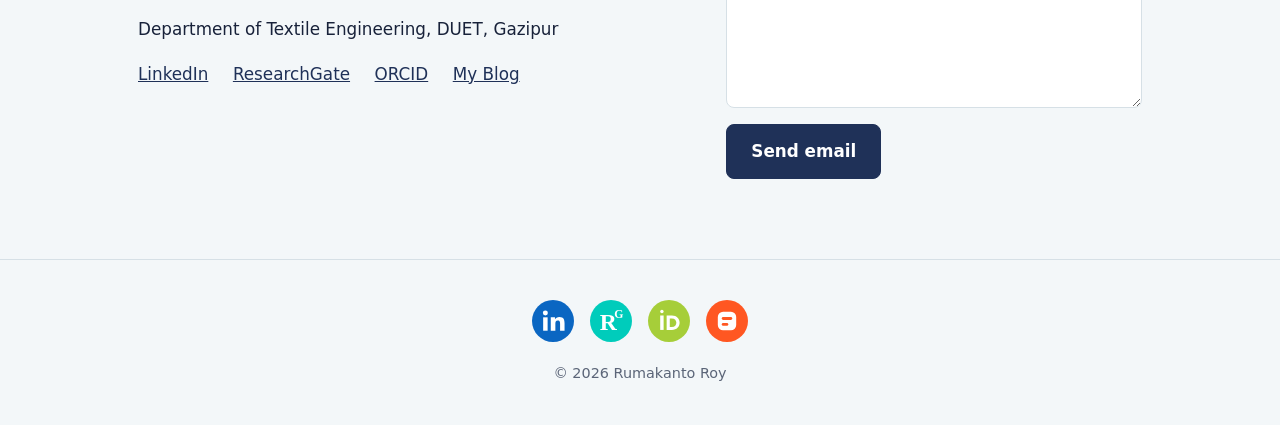
==== commit 7c968542: "Add files via upload" ====
--- a/index.html
+++ b/index.html
@@ -47,7 +47,7 @@
       <div class="two-col">
         <div>
           <p>I am a B.Sc. student in Textile Engineering at Dhaka University of Engineering &amp; Technology (DUET), Gazipur. My research interests are wastewater treatment, adsorption, slag and environmental chemistry.</p>
-          <p>I have taught textile engineering students, co-authored a journal paper and a conference paper (both submitted), and won poster presentation competitions at national level.</p>
+          <p>I have taught textile engineering students and won poster presentation competitions at national level.</p>
         </div>
         <ul class="facts">
           <li><span>University</span> DUET, Gazipur, Bangladesh</li>
@@ -81,7 +81,7 @@
       <div class="cards">
         <article class="card">
           <h3>Bioactive nanofibers for wound dressing</h3>
-          <p>Electrospun PVA nanofibers with cellulose nanocrystals and Dalbergia reniformis leaf extract for wound healing. Journal and conference papers submitted.</p>
+          <p>Studying electrospun nanofibrous materials with bioactive properties for use in wound healing and dressing applications.</p>
           <p class="tags">Electrospinning · Nanofibers · Biomaterials</p>
         </article>
         <article class="card">
@@ -153,11 +153,10 @@
     <!-- PUBLICATIONS -->
     <section id="publications" class="section reveal">
       <h2>Publications and presentations</h2>
+      <p class="intro">Research papers will be listed here once they are published.</p>
       <ol class="pubs" id="pubList">
-        <li><p class="cite">Likunuzzaman, Md. Harun-Or-Rashid, <b>Rumakanto Roy</b>, Joy Roy Shimon, Mohammad Abul Hasan Shibly, Shahjalal Khandaker. <em>Synergistic Integration of Cellulose Nanocrystals and Dalbergia reniformis Leaves Extract in Electrospun PVA Nanofibers for Bioactive Wound Dressing Application.</em> Results in Engineering. <span class="badge">Submitted</span></p></li>
-        <li><p class="cite">Likunuzzaman, Md. Harun-Or-Rashid, <b>Rumakanto Roy</b>, Joy Roy Shimon, Mohammad Abul Hasan Shibly, Shahjalal Khandaker. <em>Bioactive Electrospun PVA/CNC Nanofibrous Mats Incorporating Dalbergia reniformis Leaves Extract for Wound Healing Applications.</em> International Conference on Engineering and Frontier Technologies 2026. <span class="badge">Submitted</span></p></li>
-        <li hidden><p class="cite"><b>Champion</b>, Poster Presentation, NATURE FEST 2025, NCI Jahangirnagar Student Branch.</p></li>
-        <li hidden><p class="cite"><b>Champion</b>, Poster Presentation, Textile Day 2.0, BUBT Textile Club.</p></li>
+        <li><p class="cite"><b>Champion</b>, Poster Presentation, NATURE FEST 2025, NCI Jahangirnagar Student Branch.</p></li>
+        <li><p class="cite"><b>Champion</b>, Poster Presentation, Textile Day 2.0, BUBT Textile Club.</p></li>
         <li hidden><p class="cite"><b>2nd position</b>, Poster Presentation, IEEE BrainFest 2025, IEEE BUP Student Branch.</p></li>
         <li hidden><p class="cite">Poster Presentation, Texverse 2025 Inter-University Textile Innovation and Research Competition, BUTEX Science Club.</p></li>
       </ol>
